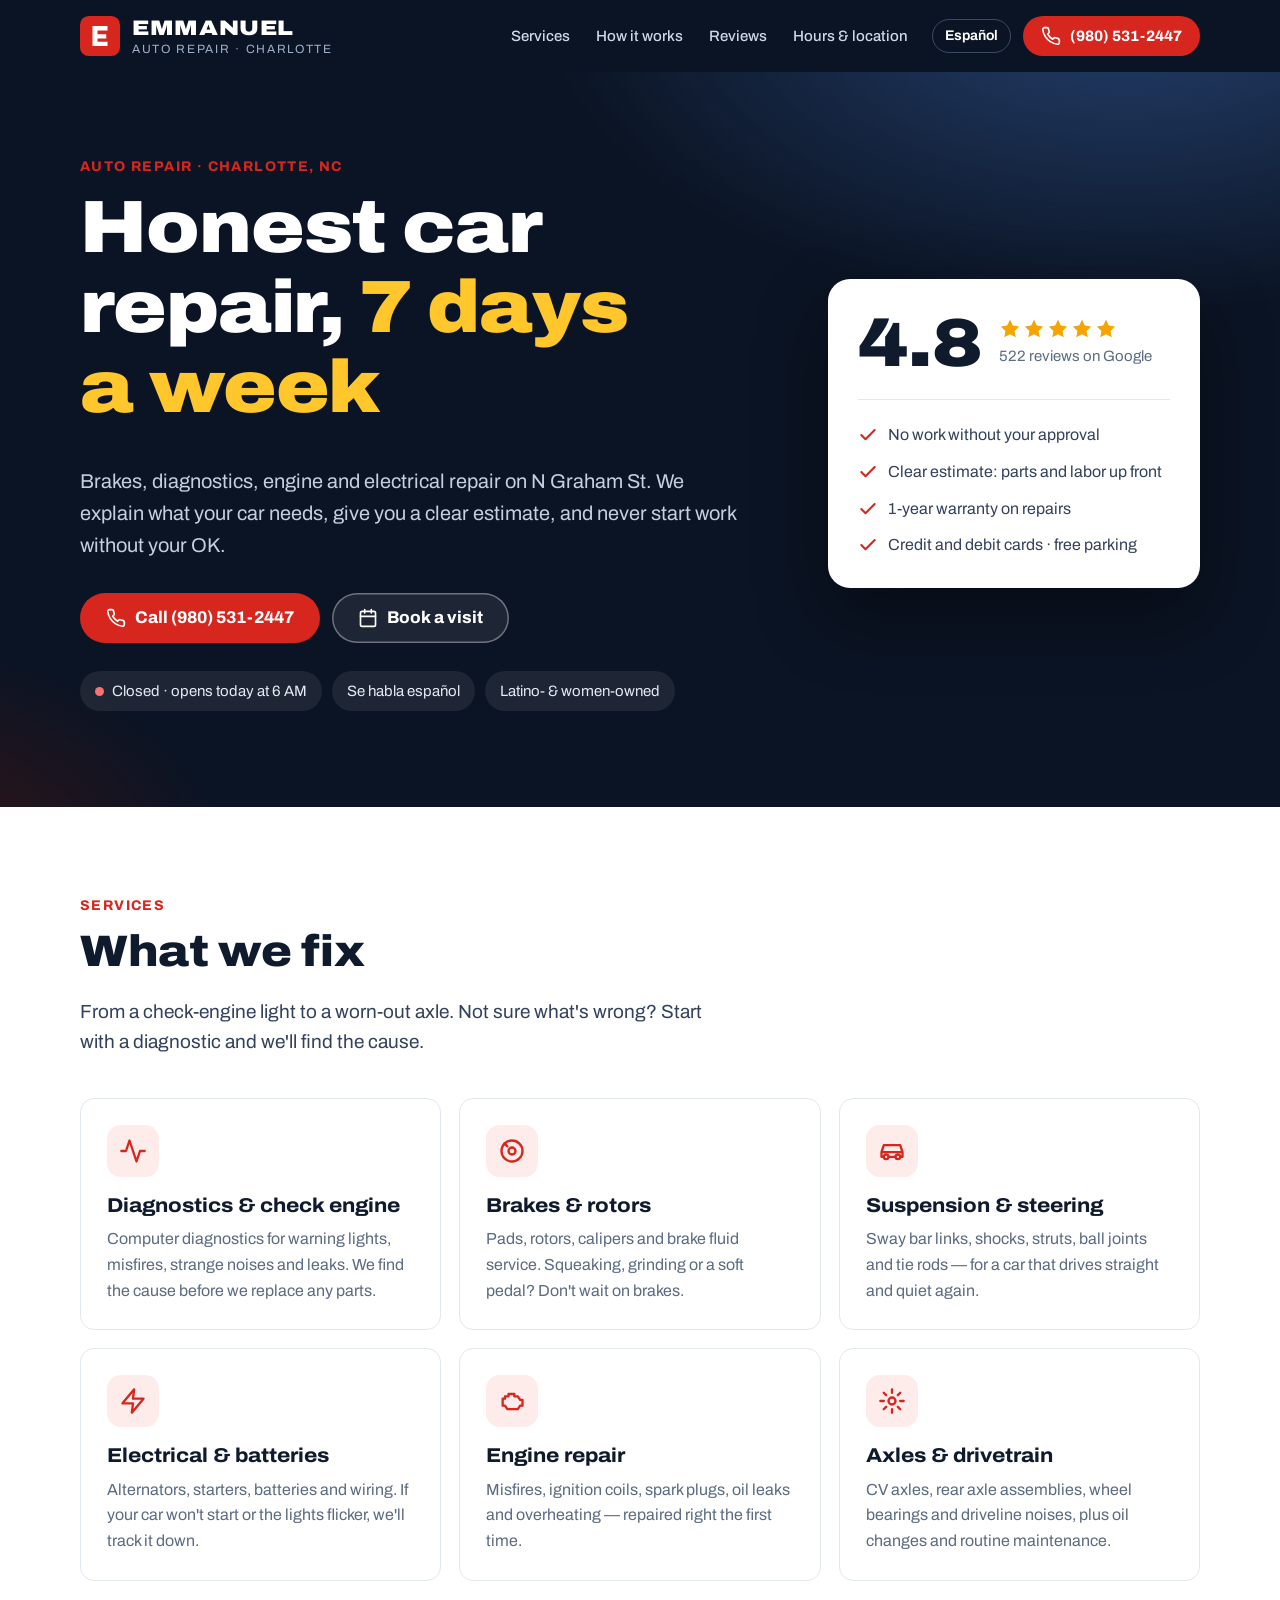
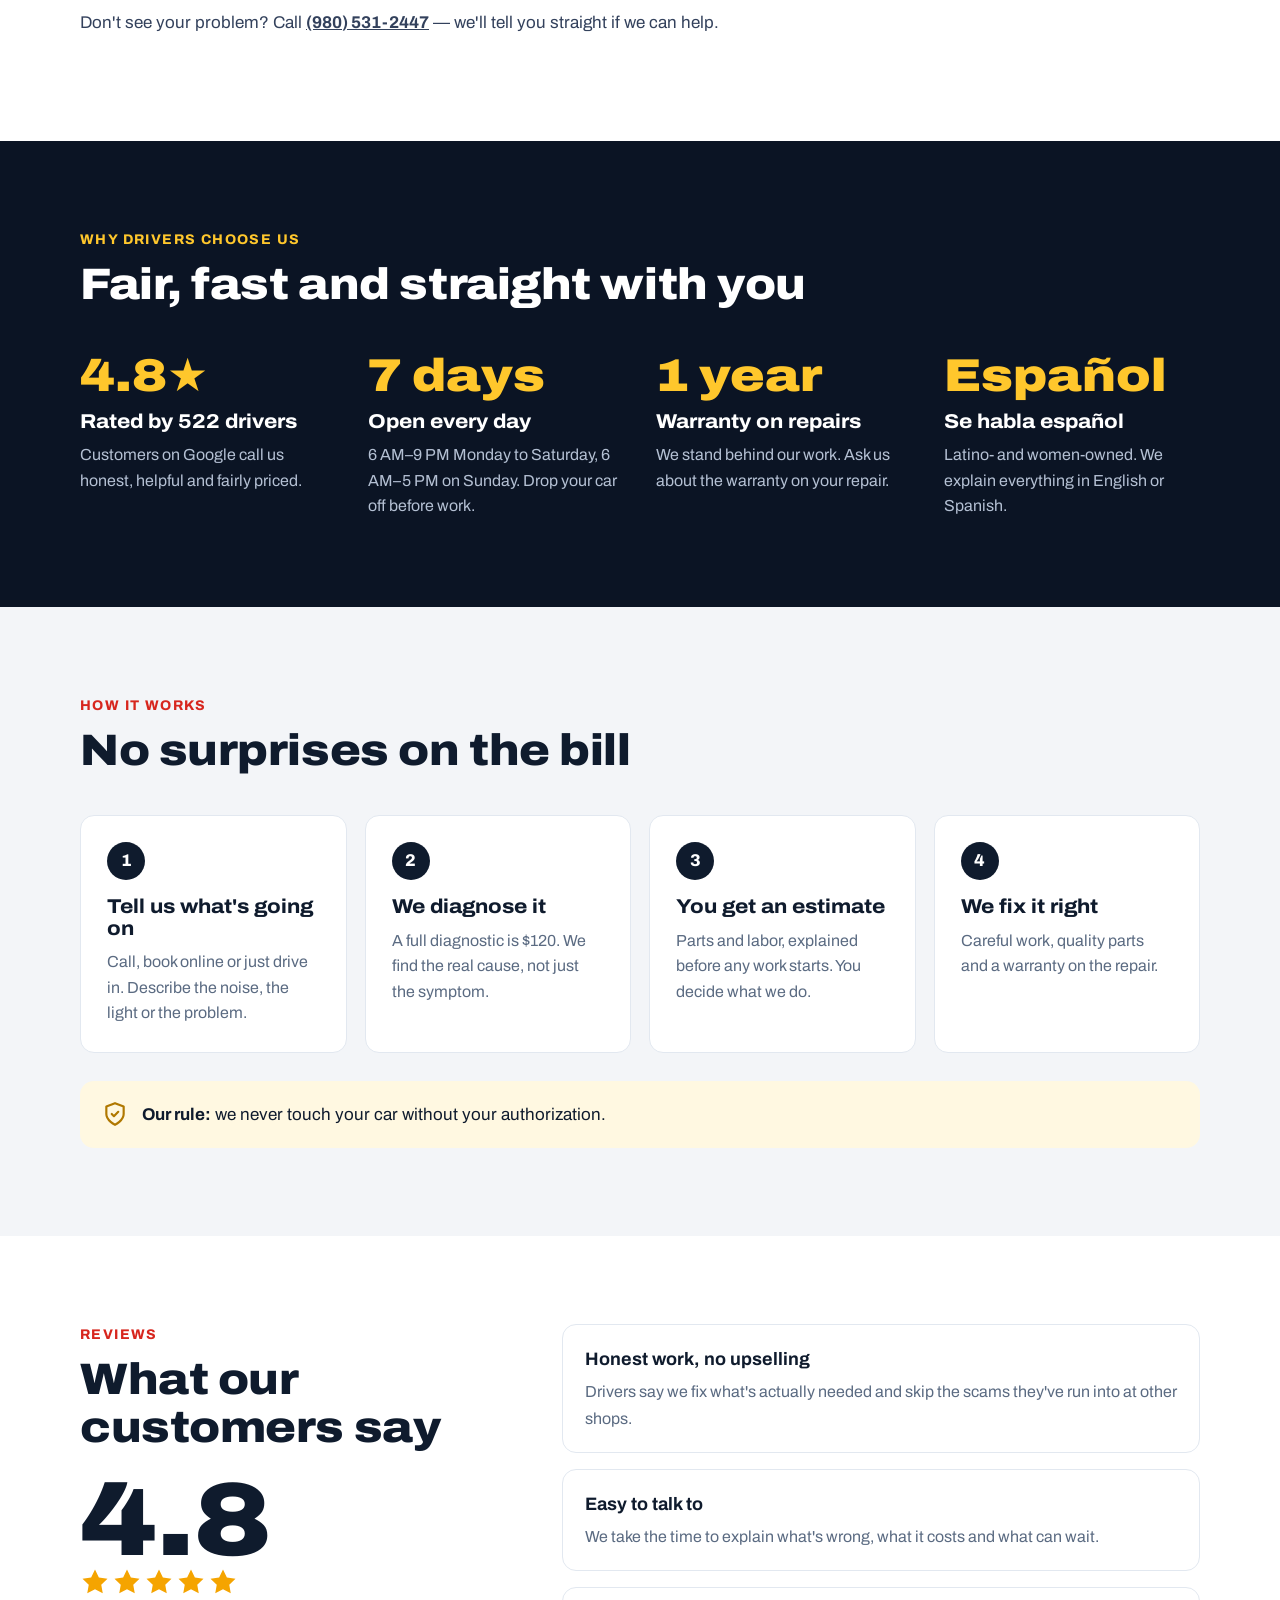
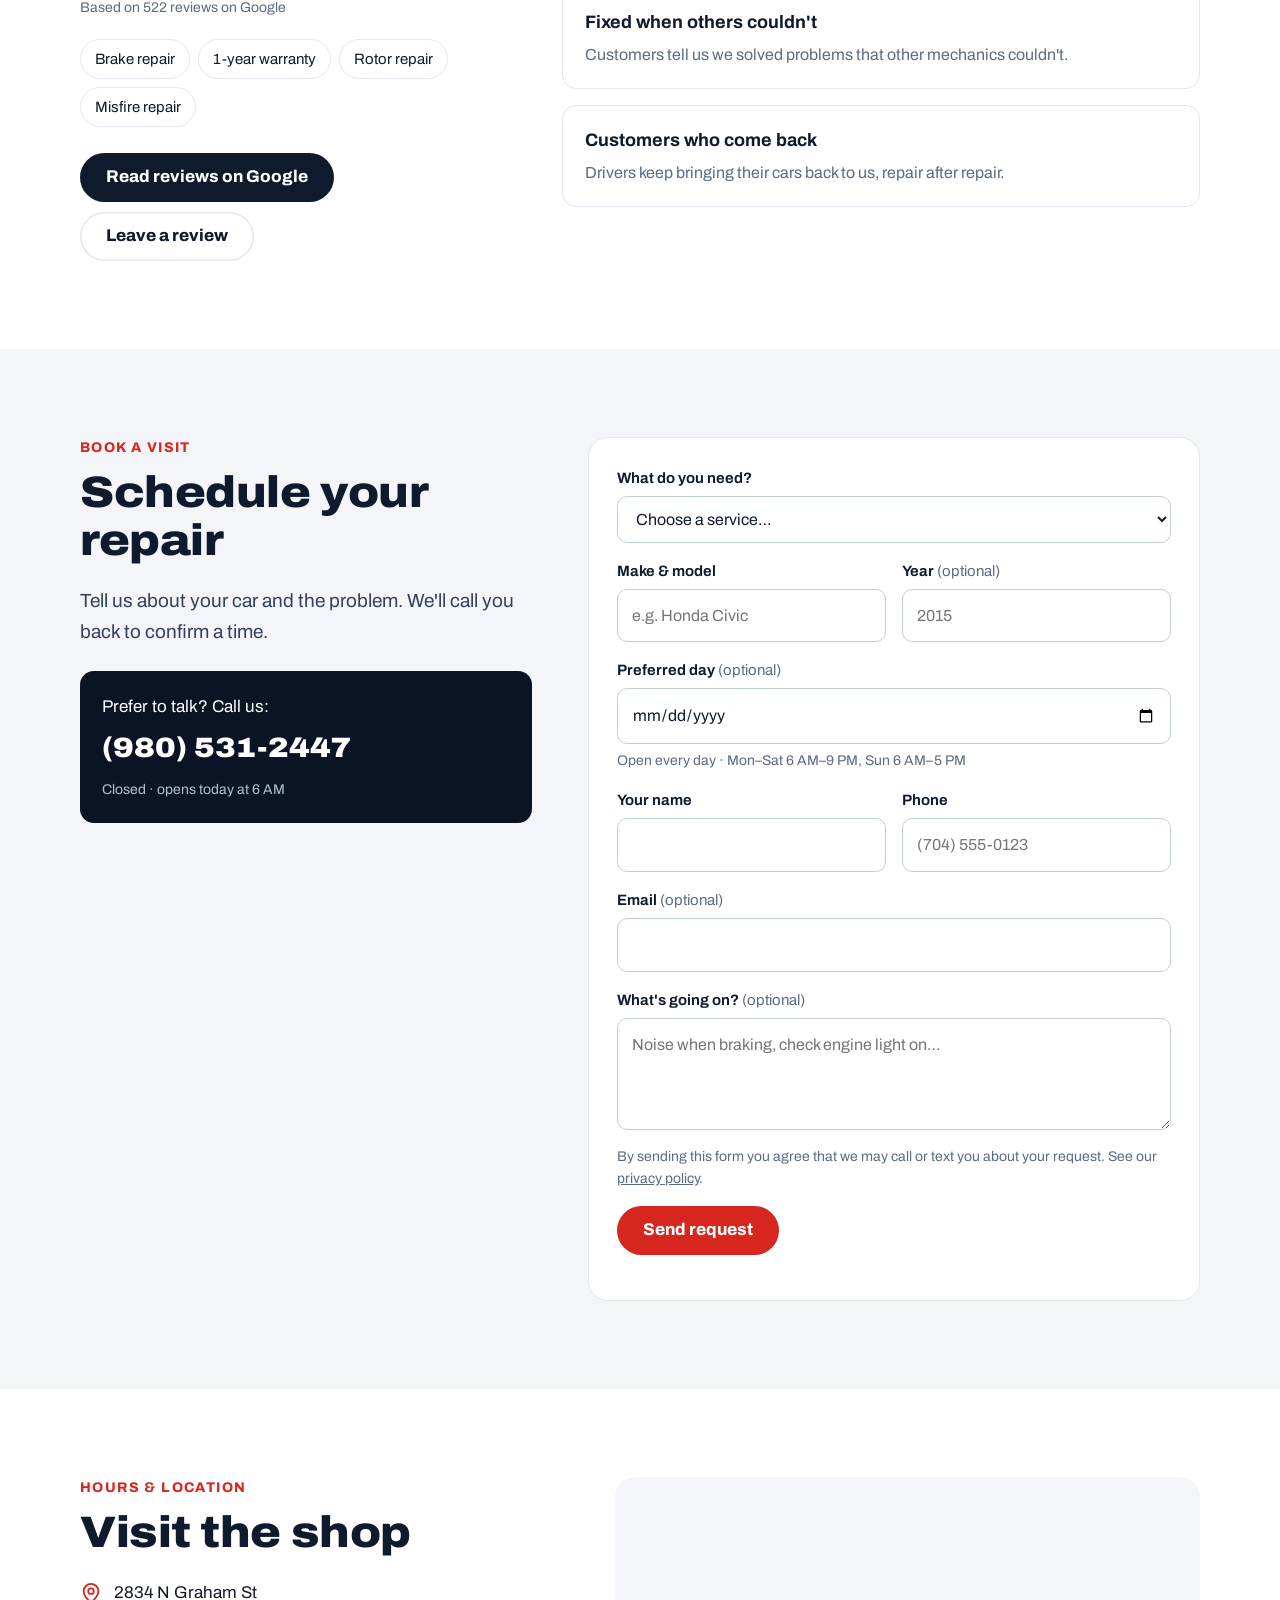
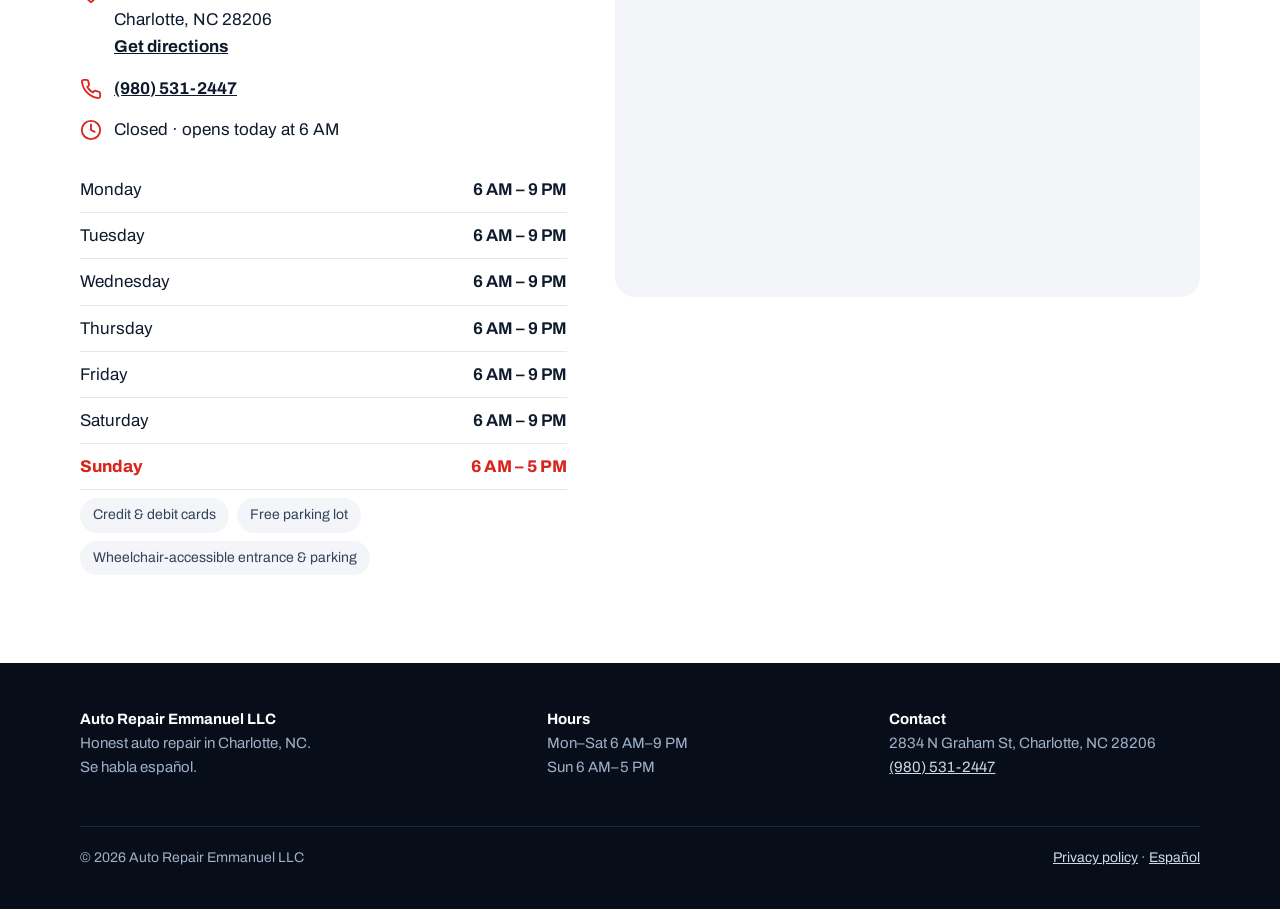
==== index.html @ 4c99aeba "Auto Repair Emmanuel site (EN/ES preview) Co-Authored-By: Claude Opus 5.5 <noreply@anthropic.com>" ====
<!doctype html>
<html lang="en">
<head>
<meta charset="utf-8">
<meta name="viewport" content="width=device-width, initial-scale=1, viewport-fit=cover">
<title>Auto Repair Emmanuel — Honest Auto Repair in Charlotte, NC · Open 7 Days</title>
<meta name="description" content="Latino- and women-owned auto repair shop at 2834 N Graham St, Charlotte. Brakes, diagnostics, engine, electrical and suspension repair. 4.8★ from 522 Google reviews. Open 7 days. Se habla español. (980) 531-2447.">
<link rel="canonical" href="https://www.autorepairemmanuel.com/">
<link rel="alternate" hreflang="en" href="https://www.autorepairemmanuel.com/">
<link rel="alternate" hreflang="es" href="https://www.autorepairemmanuel.com/es/">
<link rel="alternate" hreflang="x-default" href="https://www.autorepairemmanuel.com/">
<meta property="og:type" content="website">
<meta property="og:title" content="Auto Repair Emmanuel — Honest Auto Repair in Charlotte, NC">
<meta property="og:description" content="Brakes, diagnostics, engine and electrical repair. 4.8★ from 522 Google reviews. Open 7 days. Se habla español.">
<meta property="og:url" content="https://www.autorepairemmanuel.com/">
<meta property="og:locale" content="en_US">
<meta property="og:locale:alternate" content="es_US">
<!-- preview: remove noindex when the client approves the launch -->
<meta name="robots" content="noindex, nofollow">
<meta name="theme-color" content="#0b1424">
<link rel="icon" href="assets/img/favicon.svg" type="image/svg+xml">
<link rel="preconnect" href="https://fonts.googleapis.com">
<link rel="preconnect" href="https://fonts.gstatic.com" crossorigin>
<link rel="stylesheet" href="https://fonts.googleapis.com/css2?family=Archivo:wdth,wght@62..125,400..900&amp;display=swap">
<link rel="stylesheet" href="assets/css/style.css">
<script type="application/ld+json">
{
 "@context": "https://schema.org",
 "@type": "AutoRepair",
 "@id": "https://www.autorepairemmanuel.com/#shop",
 "name": "Auto Repair Emmanuel LLC",
 "url": "https://www.autorepairemmanuel.com/",
 "telephone": "+19805312447",
 "priceRange": "$$",
 "address": {
  "@type": "PostalAddress",
  "streetAddress": "2834 N Graham St",
  "addressLocality": "Charlotte",
  "addressRegion": "NC",
  "postalCode": "28206",
  "addressCountry": "US"
 },
 "geo": { "@type": "GeoCoordinates", "latitude": 35.2572837, "longitude": -80.8220715 },
 "hasMap": "https://maps.google.com/?cid=7259521944887175084",
 "openingHoursSpecification": [
  { "@type": "OpeningHoursSpecification", "dayOfWeek": ["Monday", "Tuesday", "Wednesday", "Thursday", "Friday", "Saturday"], "opens": "06:00", "closes": "21:00" },
  { "@type": "OpeningHoursSpecification", "dayOfWeek": "Sunday", "opens": "06:00", "closes": "17:00" }
 ],
 "paymentAccepted": "Credit Card, Debit Card",
 "knowsLanguage": ["en", "es"],
 "areaServed": { "@type": "City", "name": "Charlotte" }
}
</script>
</head>
<body>
<svg width="0" height="0" style="position:absolute" aria-hidden="true">
  <defs>
    <symbol id="i-phone" viewBox="0 0 24 24"><path fill="none" stroke="currentColor" stroke-width="2" stroke-linecap="round" stroke-linejoin="round" d="M22 16.9v3a2 2 0 0 1-2.2 2 19.8 19.8 0 0 1-8.6-3.1 19.5 19.5 0 0 1-6-6A19.8 19.8 0 0 1 2.1 4.2 2 2 0 0 1 4.1 2h3a2 2 0 0 1 2 1.7c.1.9.4 1.8.7 2.7a2 2 0 0 1-.5 2.1L8 9.8a16 16 0 0 0 6 6l1.3-1.3a2 2 0 0 1 2.1-.4c.9.3 1.8.6 2.7.7a2 2 0 0 1 1.7 2z"/></symbol>
    <symbol id="i-pin" viewBox="0 0 24 24"><g fill="none" stroke="currentColor" stroke-width="2" stroke-linecap="round" stroke-linejoin="round"><path d="M20 10c0 6-8 12-8 12s-8-6-8-12a8 8 0 0 1 16 0z"/><circle cx="12" cy="10" r="3"/></g></symbol>
    <symbol id="i-nav" viewBox="0 0 24 24"><path fill="none" stroke="currentColor" stroke-width="2" stroke-linejoin="round" d="M3 11 22 2l-9 19-2-8z"/></symbol>
    <symbol id="i-star" viewBox="0 0 24 24"><path fill="currentColor" d="m12 2 3.1 6.3 6.9 1-5 4.9 1.2 6.8L12 17.8 5.8 21 7 14.2 2 9.3l6.9-1z"/></symbol>
    <symbol id="i-check" viewBox="0 0 24 24"><path fill="none" stroke="currentColor" stroke-width="2.5" stroke-linecap="round" stroke-linejoin="round" d="M20 6 9 17l-5-5"/></symbol>
    <symbol id="i-clock" viewBox="0 0 24 24"><g fill="none" stroke="currentColor" stroke-width="2" stroke-linecap="round"><circle cx="12" cy="12" r="10"/><path d="M12 6v6l4 2"/></g></symbol>
    <symbol id="i-cal" viewBox="0 0 24 24"><g fill="none" stroke="currentColor" stroke-width="2" stroke-linecap="round"><rect x="3" y="4" width="18" height="18" rx="2"/><path d="M16 2v4M8 2v4M3 10h18"/></g></symbol>
    <symbol id="i-pulse" viewBox="0 0 24 24"><path fill="none" stroke="currentColor" stroke-width="2" stroke-linecap="round" stroke-linejoin="round" d="M22 12h-4l-3 9L9 3l-3 9H2"/></symbol>
    <symbol id="i-disc" viewBox="0 0 24 24"><g fill="none" stroke="currentColor" stroke-width="2"><circle cx="12" cy="12" r="9"/><circle cx="12" cy="12" r="3"/><path stroke-linecap="round" d="M5.5 5.5 8 8"/></g></symbol>
    <symbol id="i-car" viewBox="0 0 24 24"><g fill="none" stroke="currentColor" stroke-width="2" stroke-linecap="round" stroke-linejoin="round"><path d="M3 13 5 7h14l2 6v4h-2M5 17H3v-4h18M9 17h6"/><circle cx="7" cy="17" r="2"/><circle cx="17" cy="17" r="2"/></g></symbol>
    <symbol id="i-bolt" viewBox="0 0 24 24"><path fill="none" stroke="currentColor" stroke-width="2" stroke-linejoin="round" d="M13 2 3 14h9l-1 8 10-12h-9z"/></symbol>
    <symbol id="i-engine" viewBox="0 0 24 24"><path fill="none" stroke="currentColor" stroke-width="2" stroke-linejoin="round" d="M4 10h2V8h3V6h5v2h3l2 3h2v5h-2l-2 3H8l-2-3H4z"/></symbol>
    <symbol id="i-gear" viewBox="0 0 24 24"><g fill="none" stroke="currentColor" stroke-width="2" stroke-linecap="round"><circle cx="12" cy="12" r="3"/><path d="M12 2v3M12 19v3M2 12h3M19 12h3M4.9 4.9 7 7M17 17l2.1 2.1M4.9 19.1 7 17M17 7l2.1-2.1"/></g></symbol>
    <symbol id="i-shield" viewBox="0 0 24 24"><g fill="none" stroke="currentColor" stroke-width="2" stroke-linecap="round" stroke-linejoin="round"><path d="M12 22s8-4 8-10V5l-8-3-8 3v7c0 6 8 10 8 10z"/><path d="m9 12 2 2 4-4"/></g></symbol>
    <symbol id="i-menu" viewBox="0 0 24 24"><path fill="none" stroke="currentColor" stroke-width="2" stroke-linecap="round" d="M3 6h18M3 12h18M3 18h18"/></symbol>
    <symbol id="i-logo" viewBox="0 0 64 64"><rect width="64" height="64" rx="14" fill="#d7261e"/><path d="M20 16h24v7H28v6h14v7H28v5h16v7H20z" fill="#fff"/></symbol>
  </defs>
</svg>

<a class="skip" href="#main">Skip to content</a>

<header class="site-head">
  <div class="wrap">
    <a class="brand" href="./" aria-label="Auto Repair Emmanuel, home"><svg aria-hidden="true"><use href="#i-logo"/></svg><span><span class="brand-mark">EMMANUEL</span><span class="brand-sub">Auto Repair · Charlotte</span></span></a>
    <nav class="nav" id="nav" aria-label="Main">
      <a href="#services">Services</a>
      <a href="#how">How it works</a>
      <a href="#reviews">Reviews</a>
      <a href="#contact">Hours &amp; location</a>
    </nav>
    <div class="head-actions">
      <a class="lang" href="es/" hreflang="es" lang="es">Español</a>
      <a class="btn btn-primary btn-sm" href="tel:+19805312447"><svg aria-hidden="true"><use href="#i-phone"/></svg>(980) 531-2447</a>
      <button class="menu-btn" type="button" aria-controls="nav" aria-expanded="false"><svg aria-hidden="true"><use href="#i-menu"/></svg><span class="sr">Menu</span></button>
    </div>
  </div>
</header>

<main id="main">
  <section class="hero">
    <div class="wrap">
      <div>
        <p class="eyebrow">Auto repair · Charlotte, NC</p>
        <h1>Honest car repair, <em>7&nbsp;days a&nbsp;week</em></h1>
        <p class="lead">Brakes, diagnostics, engine and electrical repair on N&nbsp;Graham&nbsp;St. We explain what your car needs, give you a clear estimate, and never start work without your OK.</p>
        <div class="cta">
          <a class="btn btn-primary" href="tel:+19805312447"><svg aria-hidden="true"><use href="#i-phone"/></svg>Call (980) 531-2447</a>
          <a class="btn btn-ghost" href="#book"><svg aria-hidden="true"><use href="#i-cal"/></svg>Book a visit</a>
        </div>
        <ul class="badges">
          <li class="badge" data-status><span class="status-dot"></span><span data-status-text>Mon–Sat 6 AM–9 PM · Sun 6 AM–5 PM</span></li>
          <li class="badge" lang="es">Se habla español</li>
          <li class="badge">Latino- &amp; women-owned</li>
        </ul>
      </div>
      <aside class="rating-card" aria-label="Google rating">
        <div class="top">
          <div class="big">4.8</div>
          <div>
            <div class="stars" aria-label="4.8 out of 5 stars"><svg><use href="#i-star"/></svg><svg><use href="#i-star"/></svg><svg><use href="#i-star"/></svg><svg><use href="#i-star"/></svg><svg><use href="#i-star"/></svg></div>
            <div class="count">522 reviews on Google</div>
          </div>
        </div>
        <hr>
        <ul class="checks">
          <li><svg aria-hidden="true"><use href="#i-check"/></svg>No work without your approval</li>
          <li><svg aria-hidden="true"><use href="#i-check"/></svg>Clear estimate: parts and labor up front</li>
          <li><svg aria-hidden="true"><use href="#i-check"/></svg>1-year warranty on repairs</li>
          <li><svg aria-hidden="true"><use href="#i-check"/></svg>Credit and debit cards · free parking</li>
        </ul>
      </aside>
    </div>
  </section>

  <section class="section" id="services">
    <div class="wrap">
      <p class="eyebrow">Services</p>
      <h2>What we fix</h2>
      <p class="lead">From a check-engine light to a worn-out axle. Not sure what's wrong? Start with a diagnostic and we'll find the cause.</p>
      <div class="grid">
        <article class="card"><div class="ico"><svg aria-hidden="true"><use href="#i-pulse"/></svg></div><h3>Diagnostics &amp; check engine</h3><p>Computer diagnostics for warning lights, misfires, strange noises and leaks. We find the cause before we replace any parts.</p></article>
        <article class="card"><div class="ico"><svg aria-hidden="true"><use href="#i-disc"/></svg></div><h3>Brakes &amp; rotors</h3><p>Pads, rotors, calipers and brake fluid service. Squeaking, grinding or a soft pedal? Don't wait on brakes.</p></article>
        <article class="card"><div class="ico"><svg aria-hidden="true"><use href="#i-car"/></svg></div><h3>Suspension &amp; steering</h3><p>Sway bar links, shocks, struts, ball joints and tie rods — for a car that drives straight and quiet again.</p></article>
        <article class="card"><div class="ico"><svg aria-hidden="true"><use href="#i-bolt"/></svg></div><h3>Electrical &amp; batteries</h3><p>Alternators, starters, batteries and wiring. If your car won't start or the lights flicker, we'll track it down.</p></article>
        <article class="card"><div class="ico"><svg aria-hidden="true"><use href="#i-engine"/></svg></div><h3>Engine repair</h3><p>Misfires, ignition coils, spark plugs, oil leaks and overheating — repaired right the first time.</p></article>
        <article class="card"><div class="ico"><svg aria-hidden="true"><use href="#i-gear"/></svg></div><h3>Axles &amp; drivetrain</h3><p>CV axles, rear axle assemblies, wheel bearings and driveline noises, plus oil changes and routine maintenance.</p></article>
      </div>
      <p class="more">Don't see your problem? Call <a href="tel:+19805312447">(980) 531-2447</a> — we'll tell you straight if we can help.</p>
    </div>
  </section>

  <section class="section dark" id="why">
    <div class="wrap">
      <p class="eyebrow">Why drivers choose us</p>
      <h2>Fair, fast and straight with you</h2>
      <div class="why">
        <div><div class="num">4.8★</div><h3>Rated by 522 drivers</h3><p>Customers on Google call us honest, helpful and fairly priced.</p></div>
        <div><div class="num">7 days</div><h3>Open every day</h3><p>6 AM–9 PM Monday to Saturday, 6 AM–5 PM on Sunday. Drop your car off before work.</p></div>
        <div><div class="num">1 year</div><h3>Warranty on repairs</h3><p>We stand behind our work. Ask us about the warranty on your repair.</p></div>
        <div><div class="num" lang="es">Español</div><h3>Se habla español</h3><p>Latino- and women-owned. We explain everything in English or Spanish.</p></div>
      </div>
    </div>
  </section>

  <section class="section alt" id="how">
    <div class="wrap">
      <p class="eyebrow">How it works</p>
      <h2>No surprises on the bill</h2>
      <ol class="steps">
        <li><h3>Tell us what's going on</h3><p>Call, book online or just drive in. Describe the noise, the light or the problem.</p></li>
        <li><h3>We diagnose it</h3><p>A full diagnostic is $120. We find the real cause, not just the symptom.</p></li>
        <li><h3>You get an estimate</h3><p>Parts and labor, explained before any work starts. You decide what we do.</p></li>
        <li><h3>We fix it right</h3><p>Careful work, quality parts and a warranty on the repair.</p></li>
      </ol>
      <div class="promise"><svg aria-hidden="true"><use href="#i-shield"/></svg><p><strong>Our rule:</strong> we never touch your car without your authorization.</p></div>
    </div>
  </section>

  <section class="section" id="reviews">
    <div class="wrap reviews">
      <div>
        <p class="eyebrow">Reviews</p>
        <h2>What our customers say</h2>
        <div class="score">4.8</div>
        <div class="stars" aria-label="4.8 out of 5 stars"><svg><use href="#i-star"/></svg><svg><use href="#i-star"/></svg><svg><use href="#i-star"/></svg><svg><use href="#i-star"/></svg><svg><use href="#i-star"/></svg></div>
        <p class="hint">Based on 522 reviews on Google</p>
        <ul class="tags" aria-label="Often mentioned in reviews">
          <li>Brake repair</li><li>1-year warranty</li><li>Rotor repair</li><li>Misfire repair</li>
        </ul>
        <div class="row-btns">
          <a class="btn btn-dark" href="https://maps.google.com/?cid=7259521944887175084" target="_blank" rel="noopener">Read reviews on Google</a>
          <a class="btn btn-line" href="https://search.google.com/local/writereview?placeid=ChIJTweTncUfVIgRrCcnDL8Av2Q" target="_blank" rel="noopener">Leave a review</a>
        </div>
      </div>
      <ul class="quotes">
        <li><strong>Honest work, no upselling</strong><span>Drivers say we fix what's actually needed and skip the scams they've run into at other shops.</span></li>
        <li><strong>Easy to talk to</strong><span>We take the time to explain what's wrong, what it costs and what can wait.</span></li>
        <li><strong>Fixed when others couldn't</strong><span>Customers tell us we solved problems that other mechanics couldn't.</span></li>
        <li><strong>Customers who come back</strong><span>Drivers keep bringing their cars back to us, repair after repair.</span></li>
      </ul>
    </div>
  </section>

  <section class="section alt" id="book">
    <div class="wrap book">
      <div>
        <p class="eyebrow">Book a visit</p>
        <h2>Schedule your repair</h2>
        <p class="lead">Tell us about your car and the problem. We'll call you back to confirm a time.</p>
        <div class="call-box" data-status>
          <p style="margin:0 0 6px">Prefer to talk? Call us:</p>
          <a class="tel" href="tel:+19805312447">(980) 531-2447</a>
          <p class="hint" style="margin:8px 0 0;color:#b4c0d3"><span data-status-text>Mon–Sat 6 AM–9 PM · Sun 6 AM–5 PM</span></p>
        </div>
      </div>
      <form class="form" id="booking" novalidate>
        <div class="form-grid">
          <div class="field full">
            <label for="f-service">What do you need?</label>
            <select id="f-service" name="service" required>
              <option value="">Choose a service…</option>
              <option>Diagnostics / check engine light</option>
              <option>Brakes &amp; rotors</option>
              <option>Suspension &amp; steering</option>
              <option>Electrical / battery / alternator</option>
              <option>Engine repair</option>
              <option>Axles &amp; drivetrain</option>
              <option>Oil change &amp; maintenance</option>
              <option>Other / not sure</option>
            </select>
          </div>
          <div class="field"><label for="f-car">Make &amp; model</label><input id="f-car" name="car" autocomplete="off" placeholder="e.g. Honda Civic" maxlength="100" required></div>
          <div class="field"><label for="f-year">Year <span class="opt">(optional)</span></label><input id="f-year" name="year" inputmode="numeric" pattern="(19|20)[0-9]{2}" maxlength="4" placeholder="2015"></div>
          <div class="field full"><label for="f-date">Preferred day <span class="opt">(optional)</span></label><input id="f-date" name="date" type="date"><span class="hint" id="date-hint">Open every day · Mon–Sat 6 AM–9 PM, Sun 6 AM–5 PM</span></div>
          <div class="field"><label for="f-name">Your name</label><input id="f-name" name="name" autocomplete="name" maxlength="100" required></div>
          <div class="field"><label for="f-phone">Phone</label><input id="f-phone" name="phone" type="tel" autocomplete="tel" placeholder="(704) 555-0123" maxlength="30" required></div>
          <div class="field full"><label for="f-email">Email <span class="opt">(optional)</span></label><input id="f-email" name="email" type="email" autocomplete="email" maxlength="120"></div>
          <div class="field full"><label for="f-comment">What's going on? <span class="opt">(optional)</span></label><textarea id="f-comment" name="comment" maxlength="1000" placeholder="Noise when braking, check engine light on…"></textarea></div>
          <div class="hp" aria-hidden="true"><label for="f-website">Website</label><input id="f-website" name="website" tabindex="-1" autocomplete="off"></div>
        </div>
        <p class="consent">By sending this form you agree that we may call or text you about your request. See our <a href="privacy.html">privacy policy</a>.</p>
        <p><button class="btn btn-primary" type="submit">Send request</button></p>
        <p class="form-msg" role="status" aria-live="polite"></p>
      </form>
    </div>
  </section>

  <section class="section" id="contact">
    <div class="wrap contact">
      <div>
        <p class="eyebrow">Hours &amp; location</p>
        <h2>Visit the shop</h2>
        <ul class="info">
          <li><svg aria-hidden="true"><use href="#i-pin"/></svg><span>2834 N Graham St<br>Charlotte, NC 28206<br><a href="https://www.google.com/maps/dir/?api=1&amp;destination=Auto+Repair+Emmanuel+LLC&amp;destination_place_id=ChIJTweTncUfVIgRrCcnDL8Av2Q" target="_blank" rel="noopener">Get directions</a></span></li>
          <li><svg aria-hidden="true"><use href="#i-phone"/></svg><a href="tel:+19805312447">(980) 531-2447</a></li>
          <li data-status><svg aria-hidden="true"><use href="#i-clock"/></svg><span data-status-text>Open 7 days a week</span></li>
        </ul>
        <table class="hours">
          <caption class="sr">Opening hours</caption>
          <tbody>
            <tr data-day="1"><th scope="row">Monday</th><td>6 AM – 9 PM</td></tr>
            <tr data-day="2"><th scope="row">Tuesday</th><td>6 AM – 9 PM</td></tr>
            <tr data-day="3"><th scope="row">Wednesday</th><td>6 AM – 9 PM</td></tr>
            <tr data-day="4"><th scope="row">Thursday</th><td>6 AM – 9 PM</td></tr>
            <tr data-day="5"><th scope="row">Friday</th><td>6 AM – 9 PM</td></tr>
            <tr data-day="6"><th scope="row">Saturday</th><td>6 AM – 9 PM</td></tr>
            <tr data-day="0"><th scope="row">Sunday</th><td>6 AM – 5 PM</td></tr>
          </tbody>
        </table>
        <ul class="amen" aria-label="Amenities">
          <li>Credit &amp; debit cards</li><li>Free parking lot</li><li>Wheelchair-accessible entrance &amp; parking</li>
        </ul>
      </div>
      <iframe class="map" title="Map: Auto Repair Emmanuel, 2834 N Graham St, Charlotte" loading="lazy" referrerpolicy="no-referrer-when-downgrade" src="https://www.google.com/maps?q=Auto+Repair+Emmanuel+LLC,+2834+N+Graham+St,+Charlotte,+NC+28206&amp;output=embed"></iframe>
    </div>
  </section>
</main>

<footer class="site-foot">
  <div class="wrap">
    <div>
      <strong>Auto Repair Emmanuel LLC</strong>
      <p>Honest auto repair in Charlotte, NC.<br><span lang="es">Se habla español.</span></p>
    </div>
    <div>
      <strong>Hours</strong>
      <p>Mon–Sat 6 AM–9 PM<br>Sun 6 AM–5 PM</p>
    </div>
    <div>
      <strong>Contact</strong>
      <p>2834 N Graham St, Charlotte, NC 28206<br><a href="tel:+19805312447">(980) 531-2447</a></p>
    </div>
    <div class="legal">
      <span>© 2026 Auto Repair Emmanuel LLC</span>
      <span><a href="privacy.html">Privacy policy</a> · <a href="es/" hreflang="es" lang="es">Español</a></span>
    </div>
  </div>
</footer>

<div class="callbar">
  <a class="btn btn-primary" href="tel:+19805312447"><svg aria-hidden="true"><use href="#i-phone"/></svg>Call now</a>
  <a class="btn btn-ghost" href="https://www.google.com/maps/dir/?api=1&amp;destination=Auto+Repair+Emmanuel+LLC&amp;destination_place_id=ChIJTweTncUfVIgRrCcnDL8Av2Q" target="_blank" rel="noopener"><svg aria-hidden="true"><use href="#i-nav"/></svg>Directions</a>
</div>

<script type="module" src="assets/js/site.js"></script>
<script type="module" src="assets/js/booking.js"></script>
</body>
</html>
---- assets/css/style.css ----
:root {
  --ink: #0f1b2d;
  --ink-2: #33415c;
  --muted: #5b6b82;
  --bg: #ffffff;
  --bg-2: #f3f5f8;
  --line: #e2e8f0;
  --brand: #d7261e;
  --brand-dark: #b01d16;
  --accent: #ffc72c;
  --dark: #0b1424;
  --ok: #15803d;
  --radius: 14px;
  --max: 1160px;
}
* { box-sizing: border-box; }
html { scroll-behavior: smooth; scroll-padding-top: 80px; -webkit-text-size-adjust: 100%; }
body { margin: 0; font: 17px/1.6 "Archivo", system-ui, -apple-system, sans-serif; color: var(--ink); background: var(--bg); }
img, svg { display: block; max-width: 100%; }
a { color: inherit; }
h1, h2, h3 { line-height: 1.08; margin: 0 0 .5em; font-stretch: 110%; }
h2 { font-size: clamp(30px, 4.4vw, 44px); font-weight: 850; letter-spacing: -.01em; }
h3 { font-size: 20px; font-weight: 750; }
p { margin: 0 0 1em; }
.wrap { max-width: var(--max); margin: 0 auto; padding: 0 20px; }
@media (max-width: 480px) { .wrap { padding: 0 16px; } }
.section { padding: 88px 0; }
.section.alt { background: var(--bg-2); }
.section.dark { background: var(--dark); color: #fff; }
@media (max-width: 700px) { .section { padding: 64px 0; } }
.eyebrow { color: var(--brand); font-weight: 750; text-transform: uppercase; letter-spacing: .1em; font-size: 14px; margin-bottom: 10px; }
.dark .eyebrow { color: var(--accent); }
.lead { color: var(--ink-2); font-size: 19px; max-width: 660px; }
.dark .lead { color: #c4cfdf; }
.skip { position: absolute; left: -999px; top: 8px; background: #fff; color: var(--ink); padding: 8px 14px; border-radius: 8px; z-index: 100; }
.skip:focus { left: 8px; }
.sr { position: absolute; width: 1px; height: 1px; overflow: hidden; clip: rect(0 0 0 0); white-space: nowrap; }

/* header */
.site-head { position: sticky; top: 0; z-index: 40; background: var(--dark); color: #fff; transition: box-shadow .2s; }
.site-head.scrolled { box-shadow: 0 6px 24px rgba(0,0,0,.25); }
.site-head .wrap { display: flex; align-items: center; gap: 24px; height: 72px; }
.brand { display: flex; align-items: center; gap: 12px; text-decoration: none; line-height: 1; }
.brand svg { width: 40px; height: 40px; flex: none; }
.brand-mark { display: block; font-weight: 900; font-size: 21px; letter-spacing: .03em; font-stretch: 118%; }
.brand-sub { display: block; font-size: 12px; color: #9fb0c8; letter-spacing: .14em; text-transform: uppercase; margin-top: 4px; }
.nav { display: flex; align-items: center; gap: 26px; margin-left: auto; }
.nav a { text-decoration: none; color: #cfd8e6; font-size: 15px; font-weight: 500; }
.nav a:hover { color: #fff; }
.head-actions { display: flex; align-items: center; gap: 12px; }
.lang { border: 1px solid #3b4a63; border-radius: 999px; padding: 5px 12px; text-decoration: none; font-size: 14px; font-weight: 650; color: #fff; }
.lang:hover { border-color: #fff; }
.menu-btn { display: none; flex: none; background: none; border: 0; color: #fff; padding: 8px; margin-right: -8px; cursor: pointer; }
.menu-btn svg { width: 28px; height: 28px; max-width: none; }
.brand-sub { white-space: nowrap; }
@media (max-width: 480px) {
  .site-head .wrap { gap: 12px; }
  .brand { gap: 10px; }
  .brand svg { width: 36px; height: 36px; }
  .brand-mark { font-size: 19px; }
  .brand-sub { font-size: 10.5px; letter-spacing: .1em; }
  .lang { padding: 4px 10px; font-size: 13px; }
}
@media (max-width: 960px) {
  .menu-btn { display: block; }
  .head-actions { margin-left: auto; }
  .head-actions .btn { display: none; }
  .nav { display: none; position: absolute; left: 0; right: 0; top: 72px; flex-direction: column; align-items: stretch; gap: 0; background: var(--dark); border-top: 1px solid #1f2d45; padding: 8px 0 16px; }
  .nav.open { display: flex; }
  .nav a { padding: 14px 20px; font-size: 18px; }
}

/* buttons */
.btn { display: inline-flex; align-items: center; justify-content: center; gap: 9px; border: 0; border-radius: 999px; padding: 15px 26px; font: inherit; font-weight: 750; line-height: 1.1; text-decoration: none; cursor: pointer; transition: background .15s, transform .15s; }
.btn:active { transform: translateY(1px); }
.btn svg { width: 20px; height: 20px; flex: none; }
.btn-primary { background: var(--brand); color: #fff; }
.btn-primary:hover { background: var(--brand-dark); }
.btn-ghost { background: rgba(255,255,255,.08); color: #fff; box-shadow: inset 0 0 0 1.5px rgba(255,255,255,.35); }
.btn-ghost:hover { background: rgba(255,255,255,.16); }
.btn-dark { background: var(--ink); color: #fff; }
.btn-dark:hover { background: #1f2f4a; }
.btn-line { background: #fff; color: var(--ink); box-shadow: inset 0 0 0 1.5px var(--line); }
.btn-line:hover { box-shadow: inset 0 0 0 1.5px var(--ink); }
.btn-sm { padding: 10px 18px; font-size: 15px; }
.btn[disabled] { opacity: .6; cursor: wait; }
:focus-visible { outline: 3px solid var(--accent); outline-offset: 3px; }

/* hero */
.hero { background: radial-gradient(900px 480px at 88% -10%, #24406d 0%, transparent 65%), radial-gradient(600px 400px at -10% 110%, #3a1414 0%, transparent 60%), var(--dark); color: #fff; padding: 84px 0 96px; }
.hero .wrap { display: grid; grid-template-columns: 1.3fr .7fr; gap: 56px; align-items: center; }
.hero h1 { font-size: clamp(40px, 6.6vw, 74px); font-weight: 900; letter-spacing: -.015em; }
.hero h1 em { font-style: normal; color: var(--accent); }
.hero .lead { color: #c4cfdf; font-size: 20px; }
.cta { display: flex; flex-wrap: wrap; gap: 12px; margin: 32px 0 28px; }
.badges { display: flex; flex-wrap: wrap; gap: 10px; margin: 0; padding: 0; list-style: none; }
.badge { display: inline-flex; align-items: center; gap: 8px; background: rgba(255,255,255,.08); border-radius: 999px; padding: 8px 15px; font-size: 15px; color: #e5ebf4; }
.badge svg { width: 18px; height: 18px; color: var(--accent); }
.status-dot { width: 9px; height: 9px; border-radius: 50%; background: #9aa6b8; flex: none; }
.is-open .status-dot { background: #22c55e; box-shadow: 0 0 0 4px rgba(34,197,94,.25); }
.is-closed .status-dot { background: #f87171; }
.rating-card { background: #fff; color: var(--ink); border-radius: 22px; padding: 30px; box-shadow: 0 30px 70px rgba(0,0,0,.4); }
.rating-card .top { display: flex; align-items: center; gap: 16px; }
.rating-card .big { font-size: 68px; font-weight: 900; line-height: 1; font-stretch: 112%; }
.stars { display: flex; gap: 2px; color: #f5a400; }
.stars svg { width: 22px; height: 22px; }
.rating-card .count { color: var(--muted); font-size: 15px; margin-top: 4px; }
.rating-card hr { border: 0; border-top: 1px solid var(--line); margin: 22px 0; }
.checks { list-style: none; padding: 0; margin: 0; display: grid; gap: 11px; color: var(--ink-2); font-size: 16px; }
.checks li { display: flex; gap: 10px; }
.checks svg { flex: none; width: 20px; height: 20px; color: var(--brand); margin-top: 3px; }
@media (max-width: 480px) { .cta .btn { flex: 1 1 100%; } }
@media (max-width: 960px) { .hero { padding: 56px 0 64px; } .hero .wrap { grid-template-columns: 1fr; gap: 36px; } .rating-card { max-width: 460px; } }

/* services */
.grid { display: grid; gap: 18px; grid-template-columns: repeat(3, 1fr); margin-top: 40px; }
@media (max-width: 960px) { .grid { grid-template-columns: 1fr 1fr; } }
@media (max-width: 600px) { .grid { grid-template-columns: 1fr; } }
.card { background: #fff; border: 1px solid var(--line); border-radius: var(--radius); padding: 26px; }
.card .ico { width: 52px; height: 52px; border-radius: 14px; background: #fdecea; color: var(--brand); display: grid; place-items: center; margin-bottom: 18px; }
.card .ico svg { width: 28px; height: 28px; }
.card p { color: var(--muted); font-size: 16px; margin: 0; }
.more { margin-top: 28px; color: var(--ink-2); }
.more a { font-weight: 700; }

/* why */
.why { display: grid; grid-template-columns: repeat(4, 1fr); gap: 32px; margin-top: 44px; }
.why .num { font-size: 46px; font-weight: 900; color: var(--accent); line-height: 1; margin-bottom: 12px; font-stretch: 115%; }
.why h3 { color: #fff; }
.why p { color: #b4c0d3; font-size: 16px; margin: 0; }
@media (max-width: 960px) { .why { grid-template-columns: 1fr 1fr; } }
@media (max-width: 480px) { .why { grid-template-columns: 1fr; gap: 28px; } }

/* how it works */
.steps { counter-reset: s; display: grid; grid-template-columns: repeat(4, 1fr); gap: 18px; margin: 40px 0 0; padding: 0; list-style: none; }
.steps li { counter-increment: s; background: #fff; border-radius: var(--radius); padding: 26px; border: 1px solid var(--line); }
.steps li::before { content: counter(s); display: grid; place-items: center; width: 38px; height: 38px; border-radius: 50%; background: var(--ink); color: #fff; font-weight: 800; margin-bottom: 16px; }
.steps p { color: var(--muted); font-size: 16px; margin: 0; }
.promise { display: flex; gap: 14px; align-items: flex-start; margin-top: 28px; padding: 20px 22px; background: #fff8e1; border-radius: var(--radius); color: var(--ink); }
.promise svg { flex: none; width: 26px; height: 26px; color: #b07800; }
.promise p { margin: 0; }
@media (max-width: 960px) { .steps { grid-template-columns: 1fr 1fr; } }
@media (max-width: 480px) { .steps { grid-template-columns: 1fr; } }

/* reviews */
.reviews { display: grid; grid-template-columns: .8fr 1.2fr; gap: 56px; align-items: start; }
.reviews .score { font-size: 104px; font-weight: 900; line-height: .9; font-stretch: 112%; }
.reviews .stars svg { width: 30px; height: 30px; }
.quotes { display: grid; gap: 16px; margin: 0; padding: 0; list-style: none; }
.quotes li { background: #fff; border: 1px solid var(--line); border-radius: var(--radius); padding: 20px 22px; }
.quotes strong { display: block; font-size: 18px; margin-bottom: 4px; }
.quotes span { color: var(--muted); font-size: 16px; }
.tags { display: flex; flex-wrap: wrap; gap: 8px; margin: 20px 0 26px; padding: 0; list-style: none; }
.tags li { background: #fff; border: 1px solid var(--line); border-radius: 999px; padding: 7px 14px; font-size: 15px; }
.row-btns { display: flex; flex-wrap: wrap; gap: 10px; }
@media (max-width: 860px) { .reviews { grid-template-columns: 1fr; gap: 32px; } }

/* booking */
.book { display: grid; grid-template-columns: .85fr 1.15fr; gap: 56px; }
@media (max-width: 960px) { .book { grid-template-columns: 1fr; gap: 32px; } }
.form { display: grid; gap: 16px; background: #fff; border: 1px solid var(--line); border-radius: 20px; padding: 28px; }
@media (max-width: 480px) { .form { padding: 20px; } }
.form-grid { display: grid; grid-template-columns: 1fr 1fr; gap: 16px; }
.form-grid .full { grid-column: 1 / -1; }
@media (max-width: 560px) { .form-grid { grid-template-columns: 1fr; } }
.field { display: grid; gap: 6px; }
.field label { font-weight: 650; font-size: 15px; }
.field .opt { color: var(--muted); font-weight: 400; }
input, select, textarea { width: 100%; font: inherit; font-size: 16px; padding: 13px 14px; border: 1px solid #c3cdda; border-radius: 10px; background: #fff; color: var(--ink); }
input:focus, select:focus, textarea:focus { border-color: var(--ink); outline: none; box-shadow: 0 0 0 3px rgba(15,27,45,.12); }
textarea { min-height: 112px; resize: vertical; }
.hint { font-size: 14px; color: var(--muted); }
.hp { position: absolute; left: -9999px; }
.form-msg { margin: 0; font-weight: 600; }
.form-msg:empty { display: none; }
.form-msg.ok { padding: 14px 16px; border-radius: 10px; background: #e8f7ee; color: #14532d; }
.form-msg.err { padding: 14px 16px; border-radius: 10px; background: #fdecea; color: #8a1712; }
.consent { font-size: 14px; color: var(--muted); margin: 0; }
.call-box { margin-top: 24px; padding: 22px; border-radius: var(--radius); background: var(--dark); color: #fff; }
.call-box a.tel { font-size: 28px; font-weight: 900; text-decoration: none; font-stretch: 112%; }

/* contact */
.contact { display: grid; grid-template-columns: 1fr 1.2fr; gap: 48px; align-items: start; }
@media (max-width: 960px) { .contact { grid-template-columns: 1fr; gap: 32px; } }
.info { list-style: none; padding: 0; margin: 0 0 24px; display: grid; gap: 14px; }
.info li { display: flex; gap: 12px; }
.info svg { flex: none; width: 22px; height: 22px; color: var(--brand); margin-top: 3px; }
.info a { font-weight: 700; }
.hours { width: 100%; border-collapse: collapse; margin: 0 0 8px; }
.hours th, .hours td { padding: 9px 0; border-bottom: 1px solid var(--line); text-align: left; font-weight: 400; }
.hours td { text-align: right; font-weight: 650; }
.hours tr.today th, .hours tr.today td { color: var(--brand); font-weight: 750; }
.map { display: block; width: 100%; height: 420px; border: 0; border-radius: 20px; background: var(--bg-2); }
@media (max-width: 600px) { .map { height: 300px; } }
.amen { display: flex; flex-wrap: wrap; gap: 8px; margin: 0; padding: 0; list-style: none; }
.amen li { background: var(--bg-2); border-radius: 999px; padding: 6px 13px; font-size: 14px; color: var(--ink-2); }

/* page (privacy, 404) */
.page-head { background: var(--dark); color: #fff; padding: 64px 0 48px; }
.page-head h1 { font-size: clamp(34px, 5vw, 52px); font-weight: 900; }
.prose { max-width: 760px; }
.prose h2 { font-size: 24px; margin-top: 1.6em; }

/* footer */
.site-foot { background: #070e1a; color: #9fb0c8; padding: 44px 0 40px; font-size: 15px; }
.site-foot .wrap { display: grid; grid-template-columns: 1.4fr 1fr 1fr; gap: 32px; }
.site-foot strong { color: #fff; }
.site-foot a { color: #cfd8e6; }
.site-foot .legal { grid-column: 1 / -1; border-top: 1px solid #1c2940; padding-top: 20px; display: flex; flex-wrap: wrap; gap: 8px 24px; justify-content: space-between; font-size: 14px; }
@media (max-width: 760px) { .site-foot .wrap { grid-template-columns: 1fr; } .site-foot { padding-bottom: 104px; } }

/* sticky call bar on phones */
.callbar { position: fixed; left: 0; right: 0; bottom: 0; z-index: 30; display: none; gap: 10px; padding: 10px 16px calc(10px + env(safe-area-inset-bottom)); background: rgba(11,20,36,.97); box-shadow: 0 -6px 20px rgba(0,0,0,.2); }
.callbar .btn { flex: 1; padding: 14px 10px; }
@media (max-width: 760px) { .callbar { display: flex; } }

/* admin */
.admin { max-width: var(--max); margin: 0 auto; padding: 40px 20px 80px; }
.admin-login { max-width: 420px; }
.admin-bar { display: flex; flex-wrap: wrap; justify-content: space-between; align-items: center; gap: 12px; margin-bottom: 20px; }
.admin-scroll { overflow-x: auto; border: 1px solid var(--line); border-radius: var(--radius); }
.admin table { width: 100%; border-collapse: collapse; font-size: 15px; }
.admin th, .admin td { padding: 10px 12px; border-bottom: 1px solid var(--line); text-align: left; vertical-align: top; }
.admin th { background: var(--bg-2); white-space: nowrap; }
.admin select { padding: 6px 8px; font-size: 14px; width: auto; }
.admin .status-new { border-color: var(--brand); color: var(--brand); font-weight: 700; }
.admin .status-done { color: var(--muted); }

@media (prefers-reduced-motion: reduce) { html { scroll-behavior: auto; } * { transition: none !important; } }
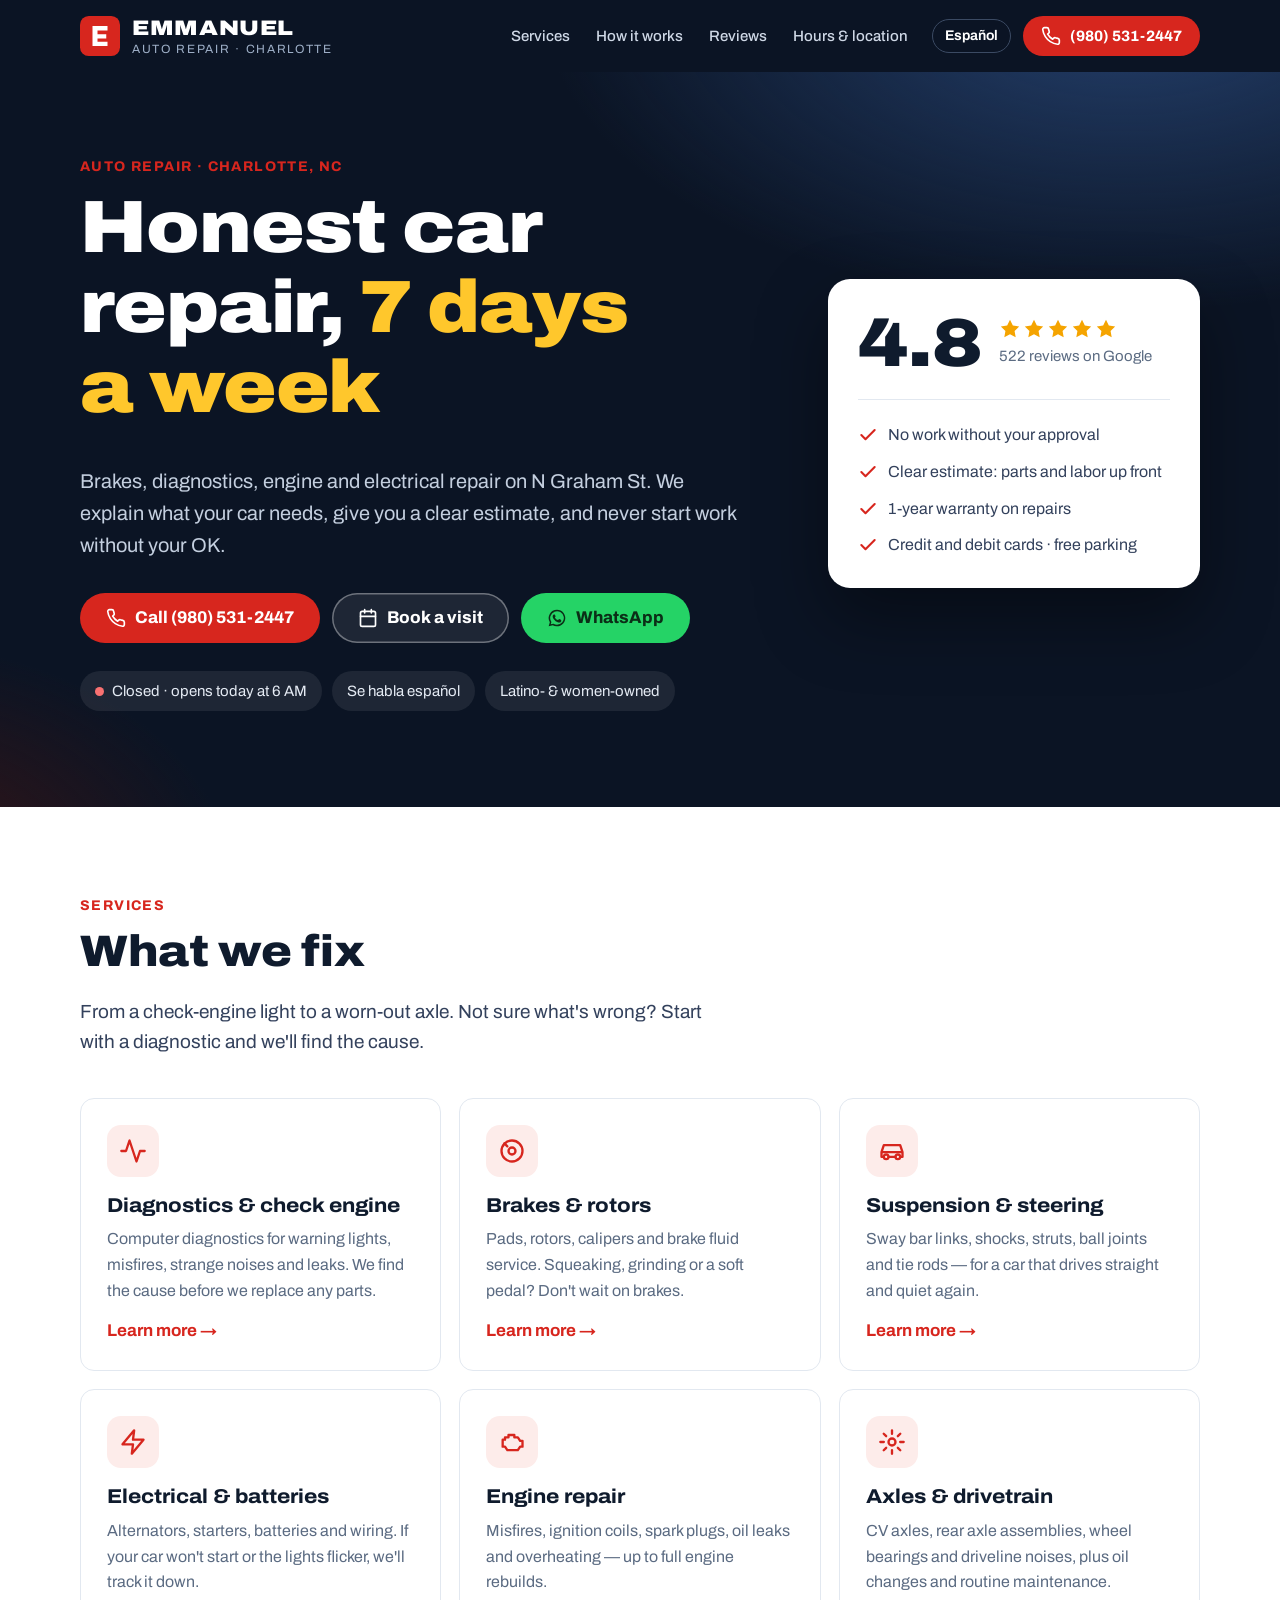
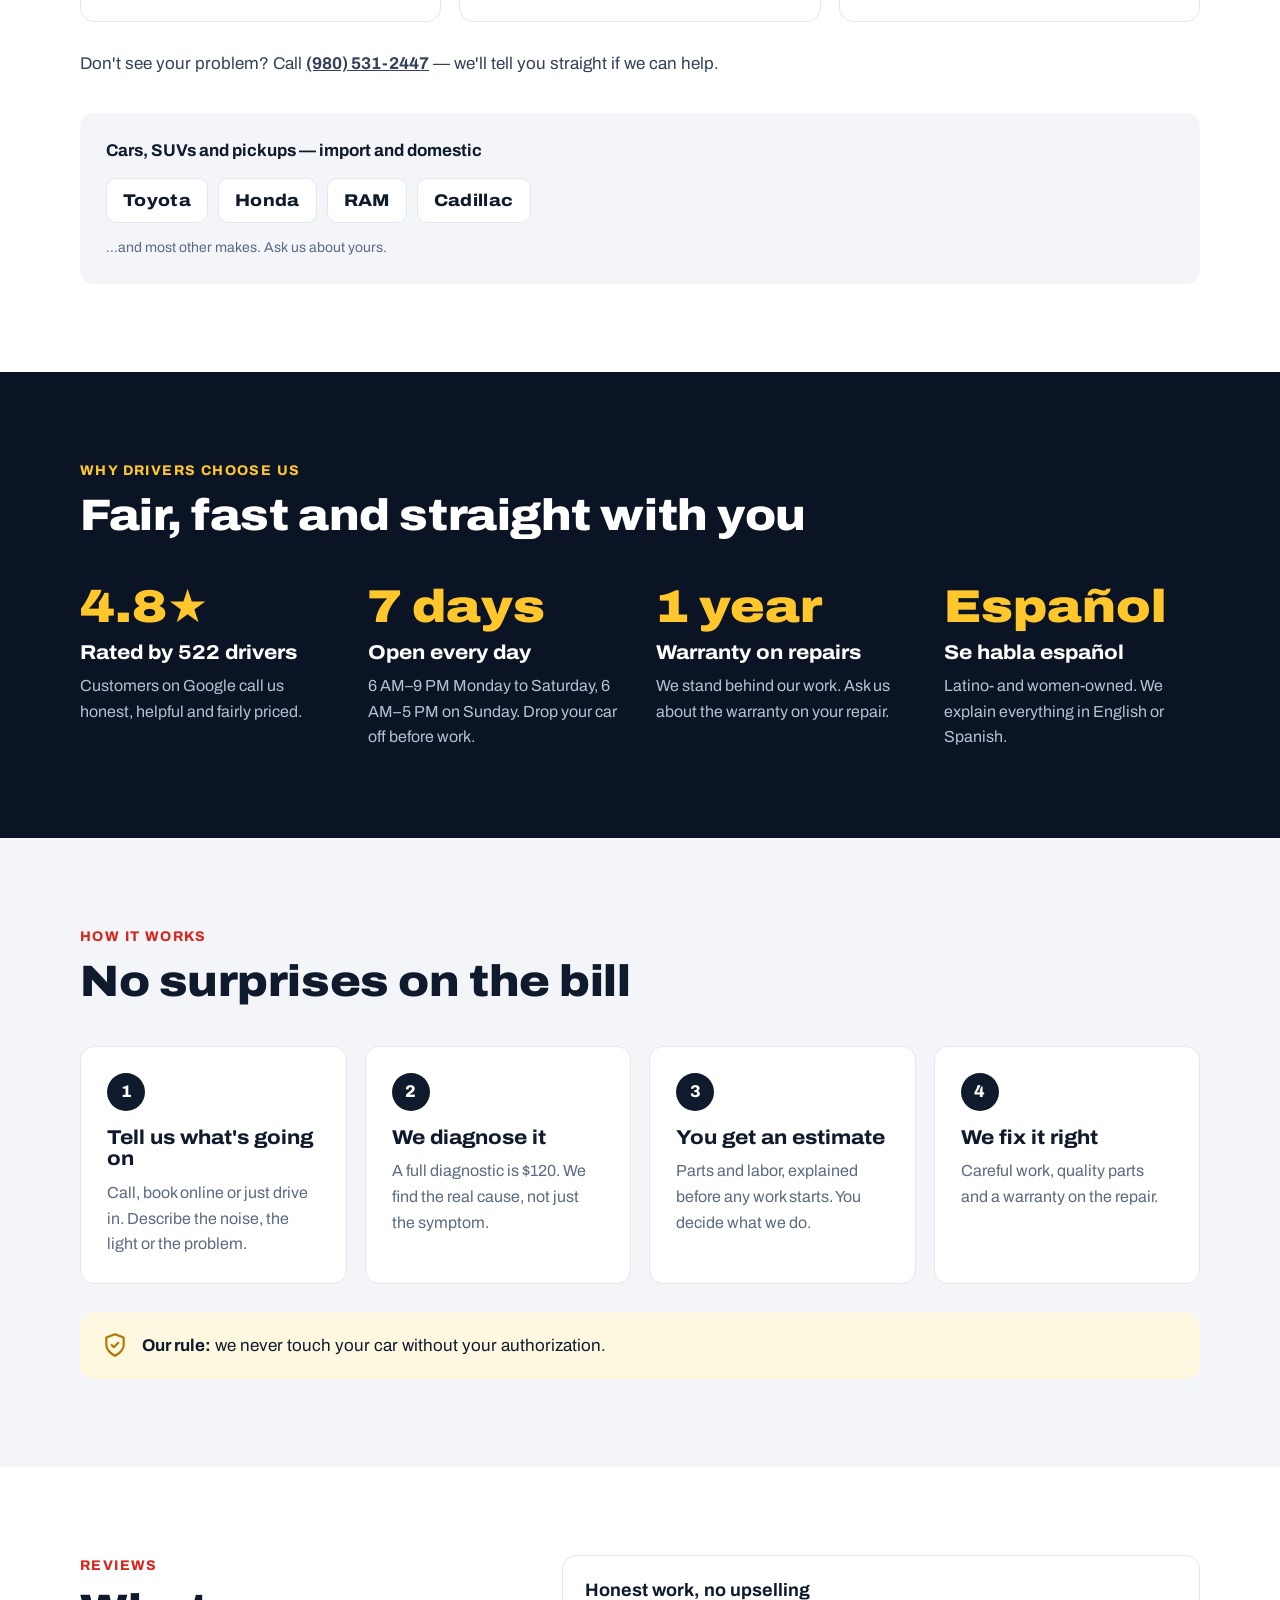
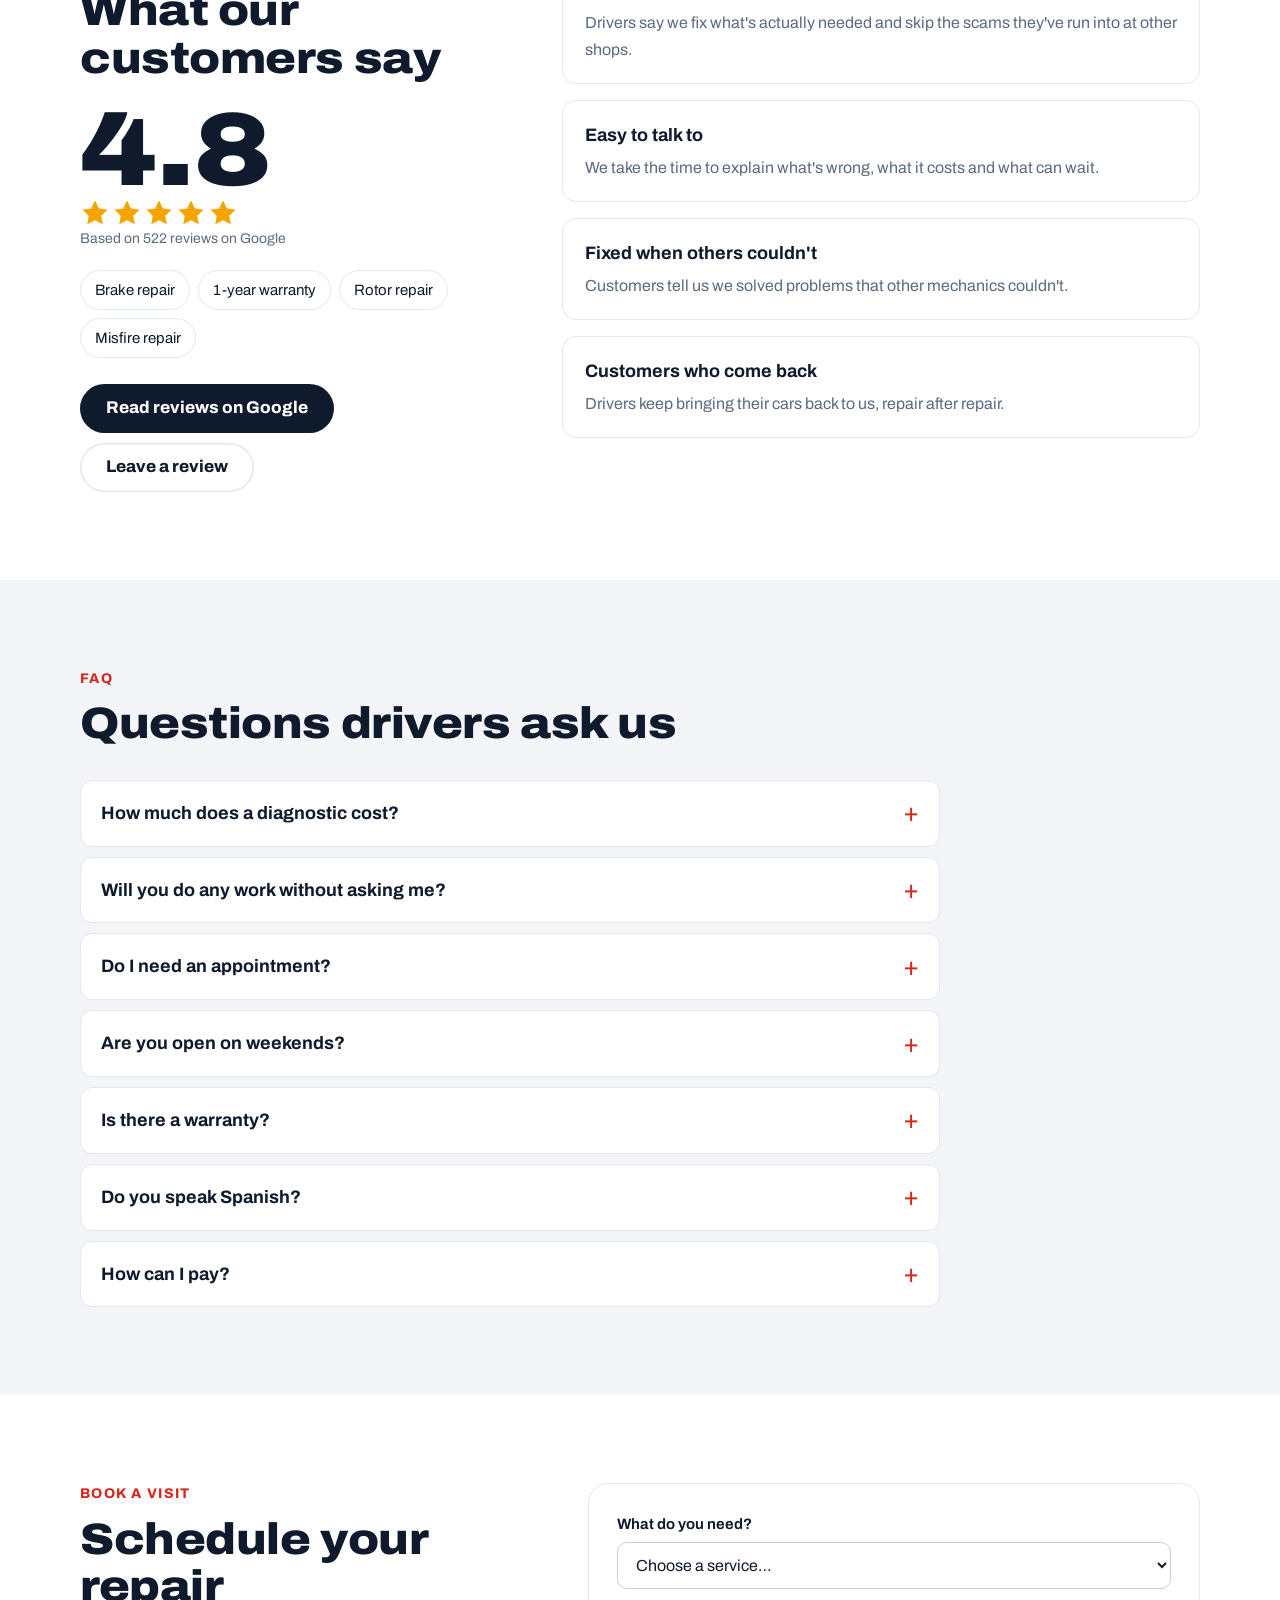
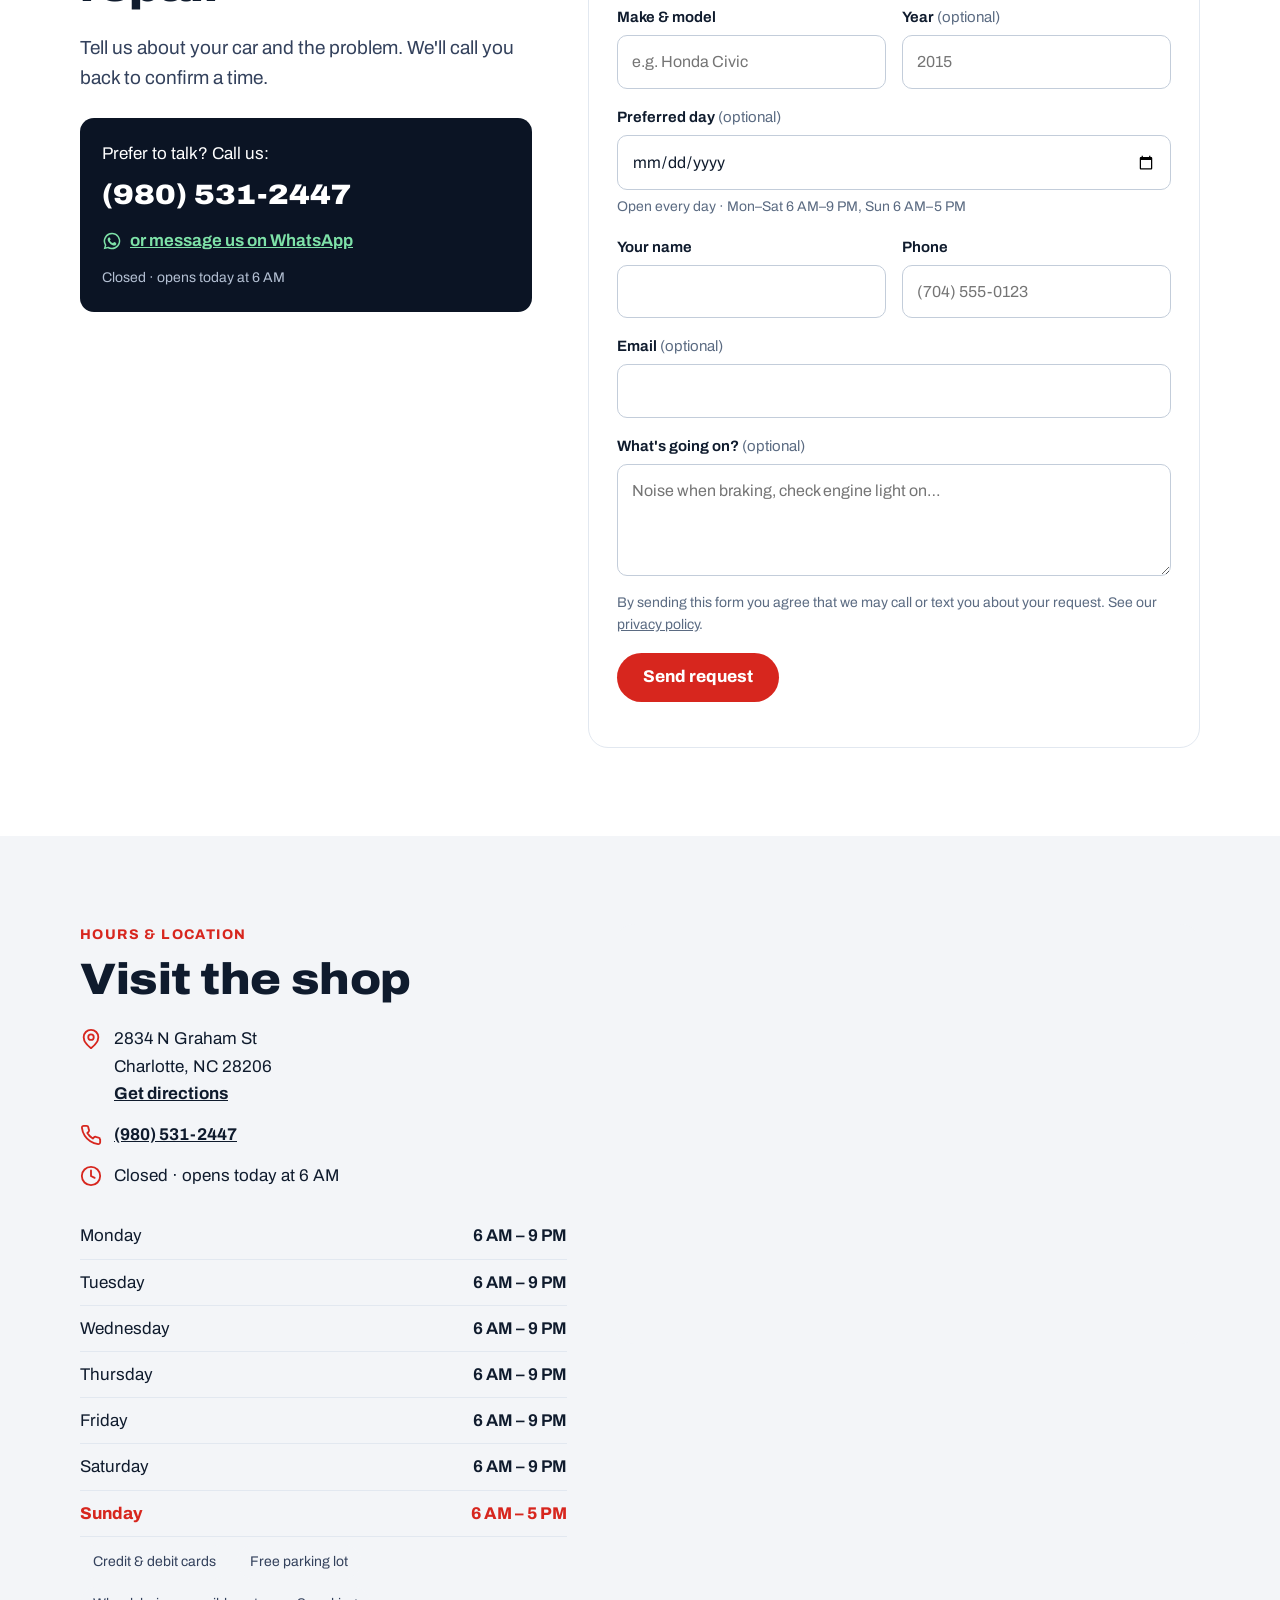
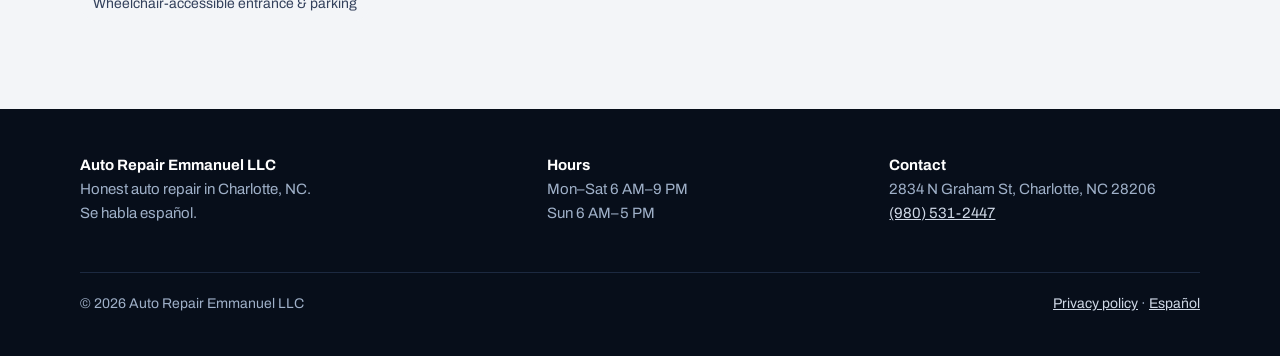
==== commit cad365e6: "Add service pages, FAQ, WhatsApp, live Google photos/reviews, Firebase, og:image Co-Authored-By: Cla" ====
--- a/index.html
+++ b/index.html
@@ -17,6 +17,11 @@
 <meta property="og:locale:alternate" content="es_US">
 <!-- preview: remove noindex when the client approves the launch -->
 <meta name="robots" content="noindex, nofollow">
+<meta property="og:image" content="https://ihorsavva.github.io/emmanuelAuto/assets/img/og.png">
+<meta property="og:image:width" content="1200">
+<meta property="og:image:height" content="630">
+<meta property="og:image:alt" content="Auto Repair Emmanuel — honest car repair in Charlotte, NC">
+<meta name="twitter:card" content="summary_large_image">
 <meta name="theme-color" content="#0b1424">
 <link rel="icon" href="assets/img/favicon.svg" type="image/svg+xml">
 <link rel="preconnect" href="https://fonts.googleapis.com">
@@ -51,6 +56,70 @@
  "areaServed": { "@type": "City", "name": "Charlotte" }
 }
 </script>
+<script type="application/ld+json">
+{
+ "@context": "https://schema.org",
+ "@type": "FAQPage",
+ "mainEntity": [
+  {
+   "@type": "Question",
+   "name": "How much does a diagnostic cost?",
+   "acceptedAnswer": {
+    "@type": "Answer",
+    "text": "A full diagnostic is $120. We find the cause first, then give you an estimate for parts and labor."
+   }
+  },
+  {
+   "@type": "Question",
+   "name": "Will you do any work without asking me?",
+   "acceptedAnswer": {
+    "@type": "Answer",
+    "text": "No. We never touch your car without your authorization. You see the estimate and decide what we do."
+   }
+  },
+  {
+   "@type": "Question",
+   "name": "Do I need an appointment?",
+   "acceptedAnswer": {
+    "@type": "Answer",
+    "text": "Book online or call (980) 531-2447 and we'll confirm a time. If it's urgent, call and we'll tell you how soon we can look at it."
+   }
+  },
+  {
+   "@type": "Question",
+   "name": "Are you open on weekends?",
+   "acceptedAnswer": {
+    "@type": "Answer",
+    "text": "Yes. We're open 7 days: Monday to Saturday 6 AM–9 PM and Sunday 6 AM–5 PM."
+   }
+  },
+  {
+   "@type": "Question",
+   "name": "Is there a warranty?",
+   "acceptedAnswer": {
+    "@type": "Answer",
+    "text": "Yes, our repairs come with a 1-year warranty. Ask us about the details for your repair."
+   }
+  },
+  {
+   "@type": "Question",
+   "name": "Do you speak Spanish?",
+   "acceptedAnswer": {
+    "@type": "Answer",
+    "text": "Sí. We're a Latino- and women-owned shop and explain everything in English or Spanish."
+   }
+  },
+  {
+   "@type": "Question",
+   "name": "How can I pay?",
+   "acceptedAnswer": {
+    "@type": "Answer",
+    "text": "We accept credit and debit cards."
+   }
+  }
+ ]
+}
+</script>
 </head>
 <body>
 <svg width="0" height="0" style="position:absolute" aria-hidden="true">
@@ -70,6 +139,7 @@
     <symbol id="i-gear" viewBox="0 0 24 24"><g fill="none" stroke="currentColor" stroke-width="2" stroke-linecap="round"><circle cx="12" cy="12" r="3"/><path d="M12 2v3M12 19v3M2 12h3M19 12h3M4.9 4.9 7 7M17 17l2.1 2.1M4.9 19.1 7 17M17 7l2.1-2.1"/></g></symbol>
     <symbol id="i-shield" viewBox="0 0 24 24"><g fill="none" stroke="currentColor" stroke-width="2" stroke-linecap="round" stroke-linejoin="round"><path d="M12 22s8-4 8-10V5l-8-3-8 3v7c0 6 8 10 8 10z"/><path d="m9 12 2 2 4-4"/></g></symbol>
     <symbol id="i-menu" viewBox="0 0 24 24"><path fill="none" stroke="currentColor" stroke-width="2" stroke-linecap="round" d="M3 6h18M3 12h18M3 18h18"/></symbol>
+    <symbol id="i-wa" viewBox="0 0 24 24"><path fill="currentColor" d="M12 2a10 10 0 0 0-8.6 15.1L2 22l5-1.3A10 10 0 1 0 12 2zm0 18.2a8.2 8.2 0 0 1-4.2-1.2l-.3-.2-3 .8.8-2.9-.2-.3A8.2 8.2 0 1 1 12 20.2zm4.5-6.1c-.2-.1-1.5-.7-1.7-.8-.2-.1-.4-.1-.6.1l-.8 1c-.1.2-.3.2-.5.1a6.7 6.7 0 0 1-3.3-2.9c-.3-.4.3-.4.7-1.3.1-.2 0-.3 0-.4l-.8-1.8c-.2-.5-.4-.4-.6-.4h-.5c-.2 0-.4.1-.7.3-.2.3-.9.9-.9 2.2s.9 2.5 1 2.7c.1.2 1.8 2.8 4.4 3.9 1.6.7 2.3.8 3.1.6.5-.1 1.5-.6 1.7-1.2.2-.6.2-1.1.2-1.2-.1-.1-.3-.2-.5-.3z"/></symbol>
     <symbol id="i-logo" viewBox="0 0 64 64"><rect width="64" height="64" rx="14" fill="#d7261e"/><path d="M20 16h24v7H28v6h14v7H28v5h16v7H20z" fill="#fff"/></symbol>
   </defs>
 </svg>
@@ -103,6 +173,7 @@
         <div class="cta">
           <a class="btn btn-primary" href="tel:+19805312447"><svg aria-hidden="true"><use href="#i-phone"/></svg>Call (980) 531-2447</a>
           <a class="btn btn-ghost" href="#book"><svg aria-hidden="true"><use href="#i-cal"/></svg>Book a visit</a>
+          <a class="btn btn-wa" href="https://wa.me/19805312447?text=Hi!%20I%27d%20like%20to%20book%20a%20repair." target="_blank" rel="noopener"><svg aria-hidden="true"><use href="#i-wa"/></svg>WhatsApp</a>
         </div>
         <ul class="badges">
           <li class="badge" data-status><span class="status-dot"></span><span data-status-text>Mon–Sat 6 AM–9 PM · Sun 6 AM–5 PM</span></li>
@@ -112,10 +183,10 @@
       </div>
       <aside class="rating-card" aria-label="Google rating">
         <div class="top">
-          <div class="big">4.8</div>
+          <div class="big" data-rating>4.8</div>
           <div>
             <div class="stars" aria-label="4.8 out of 5 stars"><svg><use href="#i-star"/></svg><svg><use href="#i-star"/></svg><svg><use href="#i-star"/></svg><svg><use href="#i-star"/></svg><svg><use href="#i-star"/></svg></div>
-            <div class="count">522 reviews on Google</div>
+            <div class="count"><span data-count>522</span> reviews on Google</div>
           </div>
         </div>
         <hr>
@@ -135,14 +206,15 @@
       <h2>What we fix</h2>
       <p class="lead">From a check-engine light to a worn-out axle. Not sure what's wrong? Start with a diagnostic and we'll find the cause.</p>
       <div class="grid">
-        <article class="card"><div class="ico"><svg aria-hidden="true"><use href="#i-pulse"/></svg></div><h3>Diagnostics &amp; check engine</h3><p>Computer diagnostics for warning lights, misfires, strange noises and leaks. We find the cause before we replace any parts.</p></article>
-        <article class="card"><div class="ico"><svg aria-hidden="true"><use href="#i-disc"/></svg></div><h3>Brakes &amp; rotors</h3><p>Pads, rotors, calipers and brake fluid service. Squeaking, grinding or a soft pedal? Don't wait on brakes.</p></article>
-        <article class="card"><div class="ico"><svg aria-hidden="true"><use href="#i-car"/></svg></div><h3>Suspension &amp; steering</h3><p>Sway bar links, shocks, struts, ball joints and tie rods — for a car that drives straight and quiet again.</p></article>
+        <article class="card"><div class="ico"><svg aria-hidden="true"><use href="#i-pulse"/></svg></div><h3>Diagnostics &amp; check engine</h3><p>Computer diagnostics for warning lights, misfires, strange noises and leaks. We find the cause before we replace any parts.</p><a class="card-link" href="check-engine.html">Learn more<span class="sr"> — Check engine &amp; diagnostics</span> →</a></article>
+        <article class="card"><div class="ico"><svg aria-hidden="true"><use href="#i-disc"/></svg></div><h3>Brakes &amp; rotors</h3><p>Pads, rotors, calipers and brake fluid service. Squeaking, grinding or a soft pedal? Don't wait on brakes.</p><a class="card-link" href="brakes.html">Learn more<span class="sr"> — Brake repair</span> →</a></article>
+        <article class="card"><div class="ico"><svg aria-hidden="true"><use href="#i-car"/></svg></div><h3>Suspension &amp; steering</h3><p>Sway bar links, shocks, struts, ball joints and tie rods — for a car that drives straight and quiet again.</p><a class="card-link" href="suspension.html">Learn more<span class="sr"> — Suspension repair</span> →</a></article>
         <article class="card"><div class="ico"><svg aria-hidden="true"><use href="#i-bolt"/></svg></div><h3>Electrical &amp; batteries</h3><p>Alternators, starters, batteries and wiring. If your car won't start or the lights flicker, we'll track it down.</p></article>
-        <article class="card"><div class="ico"><svg aria-hidden="true"><use href="#i-engine"/></svg></div><h3>Engine repair</h3><p>Misfires, ignition coils, spark plugs, oil leaks and overheating — repaired right the first time.</p></article>
+        <article class="card"><div class="ico"><svg aria-hidden="true"><use href="#i-engine"/></svg></div><h3>Engine repair</h3><p>Misfires, ignition coils, spark plugs, oil leaks and overheating — up to full engine rebuilds.</p></article>
         <article class="card"><div class="ico"><svg aria-hidden="true"><use href="#i-gear"/></svg></div><h3>Axles &amp; drivetrain</h3><p>CV axles, rear axle assemblies, wheel bearings and driveline noises, plus oil changes and routine maintenance.</p></article>
       </div>
       <p class="more">Don't see your problem? Call <a href="tel:+19805312447">(980) 531-2447</a> — we'll tell you straight if we can help.</p>
+      <div class="makes"><p><strong>Cars, SUVs and pickups — import and domestic</strong></p><ul><li>Toyota</li><li>Honda</li><li>RAM</li><li>Cadillac</li></ul><p class="hint">…and most other makes. Ask us about yours.</p></div>
     </div>
   </section>
 
@@ -173,14 +245,24 @@
     </div>
   </section>
 
+  <section class="section dark" id="gallery" hidden>
+    <div class="wrap">
+      <p class="eyebrow">Our work</p>
+      <h2>Inside the shop</h2>
+      <p class="lead">Real jobs from our bays: brakes, suspension, engine rebuilds, trucks and SUVs.</p>
+      <div class="gallery" id="gallery-grid"></div>
+      <p class="g-attr">Photos and reviews from Google Maps</p>
+    </div>
+  </section>
+
   <section class="section" id="reviews">
     <div class="wrap reviews">
       <div>
         <p class="eyebrow">Reviews</p>
         <h2>What our customers say</h2>
-        <div class="score">4.8</div>
+        <div class="score" data-rating>4.8</div>
         <div class="stars" aria-label="4.8 out of 5 stars"><svg><use href="#i-star"/></svg><svg><use href="#i-star"/></svg><svg><use href="#i-star"/></svg><svg><use href="#i-star"/></svg><svg><use href="#i-star"/></svg></div>
-        <p class="hint">Based on 522 reviews on Google</p>
+        <p class="hint">Based on <span data-count>522</span> reviews on Google</p>
         <ul class="tags" aria-label="Often mentioned in reviews">
           <li>Brake repair</li><li>1-year warranty</li><li>Rotor repair</li><li>Misfire repair</li>
         </ul>
@@ -189,7 +271,7 @@
           <a class="btn btn-line" href="https://search.google.com/local/writereview?placeid=ChIJTweTncUfVIgRrCcnDL8Av2Q" target="_blank" rel="noopener">Leave a review</a>
         </div>
       </div>
-      <ul class="quotes">
+      <ul class="quotes" id="quotes">
         <li><strong>Honest work, no upselling</strong><span>Drivers say we fix what's actually needed and skip the scams they've run into at other shops.</span></li>
         <li><strong>Easy to talk to</strong><span>We take the time to explain what's wrong, what it costs and what can wait.</span></li>
         <li><strong>Fixed when others couldn't</strong><span>Customers tell us we solved problems that other mechanics couldn't.</span></li>
@@ -198,7 +280,23 @@
     </div>
   </section>
 
-  <section class="section alt" id="book">
+  <section class="section alt" id="faq">
+    <div class="wrap">
+      <p class="eyebrow">FAQ</p>
+      <h2>Questions drivers ask us</h2>
+      <div class="faq">
+        <details><summary>How much does a diagnostic cost?</summary><p>A full diagnostic is $120. We find the cause first, then give you an estimate for parts and labor.</p></details>
+        <details><summary>Will you do any work without asking me?</summary><p>No. We never touch your car without your authorization. You see the estimate and decide what we do.</p></details>
+        <details><summary>Do I need an appointment?</summary><p>Book online or call (980) 531-2447 and we'll confirm a time. If it's urgent, call and we'll tell you how soon we can look at it.</p></details>
+        <details><summary>Are you open on weekends?</summary><p>Yes. We're open 7 days: Monday to Saturday 6 AM–9 PM and Sunday 6 AM–5 PM.</p></details>
+        <details><summary>Is there a warranty?</summary><p>Yes, our repairs come with a 1-year warranty. Ask us about the details for your repair.</p></details>
+        <details><summary>Do you speak Spanish?</summary><p>Sí. We're a Latino- and women-owned shop and explain everything in English or Spanish.</p></details>
+        <details><summary>How can I pay?</summary><p>We accept credit and debit cards.</p></details>
+      </div>
+    </div>
+  </section>
+
+  <section class="section" id="book">
     <div class="wrap book">
       <div>
         <p class="eyebrow">Book a visit</p>
@@ -207,6 +305,7 @@
         <div class="call-box" data-status>
           <p style="margin:0 0 6px">Prefer to talk? Call us:</p>
           <a class="tel" href="tel:+19805312447">(980) 531-2447</a>
+          <p style="margin:10px 0 0"><a class="wa-link" href="https://wa.me/19805312447?text=Hi!%20I%27d%20like%20to%20book%20a%20repair." target="_blank" rel="noopener"><svg aria-hidden="true"><use href="#i-wa"/></svg>or message us on WhatsApp</a></p>
           <p class="hint" style="margin:8px 0 0;color:#b4c0d3"><span data-status-text>Mon–Sat 6 AM–9 PM · Sun 6 AM–5 PM</span></p>
         </div>
       </div>
@@ -242,7 +341,7 @@
     </div>
   </section>
 
-  <section class="section" id="contact">
+  <section class="section alt" id="contact">
     <div class="wrap contact">
       <div>
         <p class="eyebrow">Hours &amp; location</p>
@@ -295,11 +394,13 @@
 </footer>
 
 <div class="callbar">
-  <a class="btn btn-primary" href="tel:+19805312447"><svg aria-hidden="true"><use href="#i-phone"/></svg>Call now</a>
+  <a class="btn btn-primary" href="tel:+19805312447"><svg aria-hidden="true"><use href="#i-phone"/></svg>Call</a>
+  <a class="btn btn-wa" href="https://wa.me/19805312447?text=Hi!%20I%27d%20like%20to%20book%20a%20repair." target="_blank" rel="noopener"><svg aria-hidden="true"><use href="#i-wa"/></svg>WhatsApp</a>
   <a class="btn btn-ghost" href="https://www.google.com/maps/dir/?api=1&amp;destination=Auto+Repair+Emmanuel+LLC&amp;destination_place_id=ChIJTweTncUfVIgRrCcnDL8Av2Q" target="_blank" rel="noopener"><svg aria-hidden="true"><use href="#i-nav"/></svg>Directions</a>
 </div>
 
 <script type="module" src="assets/js/site.js"></script>
 <script type="module" src="assets/js/booking.js"></script>
+<script type="module" src="assets/js/google-live.js"></script>
 </body>
 </html>
--- a/assets/css/style.css
+++ b/assets/css/style.css
@@ -209,9 +209,64 @@
 .site-foot .legal { grid-column: 1 / -1; border-top: 1px solid #1c2940; padding-top: 20px; display: flex; flex-wrap: wrap; gap: 8px 24px; justify-content: space-between; font-size: 14px; }
 @media (max-width: 760px) { .site-foot .wrap { grid-template-columns: 1fr; } .site-foot { padding-bottom: 104px; } }
 
+/* service pages */
+.hero-sm { padding: 72px 0 80px; }
+.hero-sm .wrap { grid-template-columns: 1fr; max-width: var(--max); }
+.hero-sm h1 { font-size: clamp(36px, 5.4vw, 60px); max-width: 860px; }
+.signs { list-style: none; padding: 0; margin: 32px 0 0; display: grid; grid-template-columns: repeat(3, 1fr); gap: 14px; }
+.signs li { display: flex; gap: 12px; align-items: flex-start; padding: 18px; border: 1px solid var(--line); border-radius: 12px; font-weight: 600; }
+.signs svg { flex: none; width: 22px; height: 22px; color: var(--brand); margin-top: 2px; }
+@media (max-width: 860px) { .signs { grid-template-columns: 1fr 1fr; } }
+@media (max-width: 520px) { .signs { grid-template-columns: 1fr; } }
+.grid-2 { grid-template-columns: repeat(2, 1fr); }
+@media (max-width: 600px) { .grid-2 { grid-template-columns: 1fr; } }
+.card-link { display: inline-block; margin-top: 14px; font-weight: 700; color: var(--brand); text-decoration: none; }
+.card-link:hover { text-decoration: underline; }
+
+/* WhatsApp */
+.btn-wa { background: #25d366; color: #0b2e17; }
+.btn-wa:hover { background: #1fbd5a; }
+.wa-link { display: inline-flex; align-items: center; gap: 8px; color: #7ee2a8; font-weight: 650; }
+.wa-link svg { width: 20px; height: 20px; }
+
+/* makes */
+.makes { margin-top: 36px; padding: 24px 26px; border-radius: var(--radius); background: var(--bg-2); }
+.makes p { margin: 0; }
+.makes ul { display: flex; flex-wrap: wrap; gap: 10px; list-style: none; padding: 0; margin: 14px 0; }
+.makes li { background: #fff; border: 1px solid var(--line); border-radius: 10px; padding: 8px 16px; font-weight: 800; font-stretch: 112%; letter-spacing: .02em; }
+
+/* gallery (photos load live from Google) */
+.gallery { display: grid; grid-template-columns: repeat(4, 1fr); gap: 12px; margin-top: 36px; }
+.gallery figure { margin: 0; position: relative; aspect-ratio: 1; overflow: hidden; border-radius: 12px; background: #1b2638; }
+.gallery figure:first-child { grid-column: span 2; grid-row: span 2; }
+.gallery img { width: 100%; height: 100%; object-fit: cover; }
+.gallery figcaption { position: absolute; left: 0; right: 0; bottom: 0; padding: 18px 10px 6px; font-size: 12px; color: #dfe6f0; background: linear-gradient(transparent, rgba(0,0,0,.7)); }
+.gallery figcaption a { color: inherit; }
+@media (max-width: 760px) { .gallery { grid-template-columns: 1fr 1fr; } }
+.g-attr { margin: 16px 0 0; font-size: 13px; color: #8d9bb1; }
+
+/* live reviews */
+.quotes .who { display: flex; align-items: center; gap: 10px; margin-bottom: 8px; font-size: 15px; }
+.quotes .who img { width: 32px; height: 32px; border-radius: 50%; }
+.quotes .who a { font-weight: 700; text-decoration: none; }
+.quotes .who small { color: var(--muted); }
+.quotes .stars svg { width: 16px; height: 16px; }
+.quotes .text { color: var(--ink-2); font-size: 16px; margin: 6px 0 0; display: -webkit-box; -webkit-line-clamp: 6; -webkit-box-orient: vertical; overflow: hidden; }
+.reviews .g-attr { color: var(--muted); }
+
+/* FAQ */
+.faq { display: grid; gap: 10px; margin-top: 32px; max-width: 860px; }
+.faq details { background: #fff; border: 1px solid var(--line); border-radius: 12px; }
+.faq summary { cursor: pointer; padding: 18px 52px 18px 20px; font-weight: 700; font-size: 18px; list-style: none; position: relative; }
+.faq summary::-webkit-details-marker { display: none; }
+.faq summary::after { content: "+"; position: absolute; right: 20px; top: 50%; transform: translateY(-50%); font-size: 26px; font-weight: 400; color: var(--brand); }
+.faq details[open] summary::after { content: "–"; }
+.faq details p { padding: 0 20px 18px; margin: 0; color: var(--ink-2); }
+
 /* sticky call bar on phones */
-.callbar { position: fixed; left: 0; right: 0; bottom: 0; z-index: 30; display: none; gap: 10px; padding: 10px 16px calc(10px + env(safe-area-inset-bottom)); background: rgba(11,20,36,.97); box-shadow: 0 -6px 20px rgba(0,0,0,.2); }
-.callbar .btn { flex: 1; padding: 14px 10px; }
+.callbar { position: fixed; left: 0; right: 0; bottom: 0; z-index: 30; display: none; gap: 8px; padding: 10px 12px calc(10px + env(safe-area-inset-bottom)); background: rgba(11,20,36,.97); box-shadow: 0 -6px 20px rgba(0,0,0,.2); }
+.callbar .btn { flex: 1; padding: 13px 6px; font-size: 15px; gap: 6px; }
+.callbar .btn svg { width: 18px; height: 18px; }
 @media (max-width: 760px) { .callbar { display: flex; } }
 
 /* admin */
